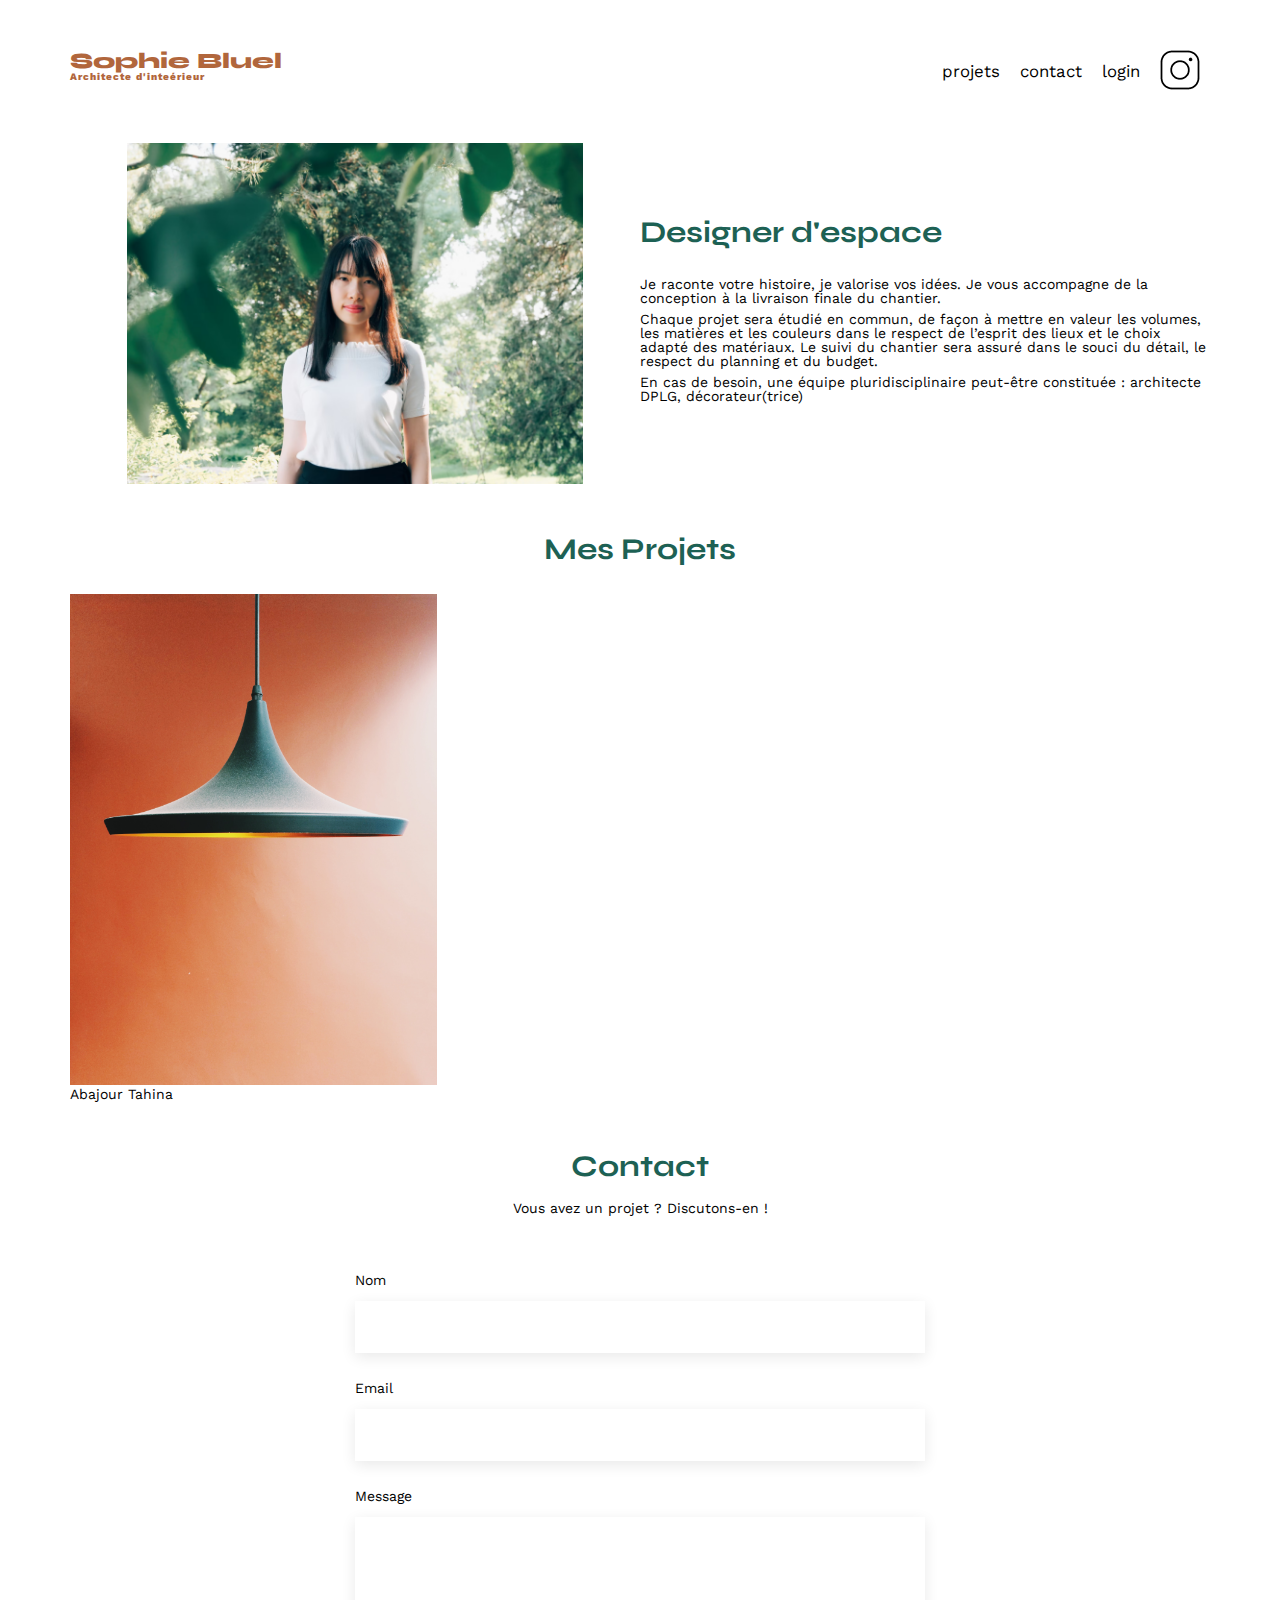
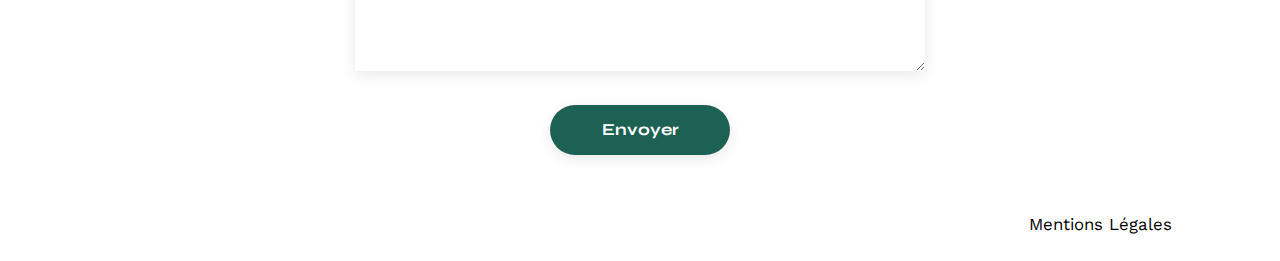
==== FrontEnd/index.html @ 077090fd "Mise en place travaux HTML" ====
<!DOCTYPE html>
<html lang="fr">
<head>
	<meta charset="UTF-8">
	<title>Sophie Bluel - Architecte d'intérieur</title>
	<meta name="viewport" content="width=device-width, initial-scale=1.0">
	<link rel="preconnect" href="https://fonts.googleapis.com">
	<link rel="preconnect" href="https://fonts.gstatic.com" crossorigin>
	<link href="https://fonts.googleapis.com/css2?family=Syne:wght@700;800&family=Work+Sans&display=swap" rel="stylesheet">
	<meta name="description" content="">
	<link rel="stylesheet" href="./assets/style.css">
</head>
<body>
<header>
	<h1>Sophie Bluel <span>Architecte d'inteérieur</span></h1>
	<nav>
		<ul>
			<li>projets</li>
			<li>contact</li>
			<li>login</li>
			<li><img src="./assets/icons/instagram.png" alt="Instagram"></li>
		</ul>
	</nav>
</header>
<main>
	<section id="introduction">
		<figure>
			<img src="./assets/images/sophie-bluel.png" alt="">
		</figure>
		<article>
			<h2>Designer d'espace</h2>
			<p>Je raconte votre histoire, je valorise vos idées. Je vous accompagne de la conception à la livraison finale du chantier.</p>
			<p>Chaque projet sera étudié en commun, de façon à mettre en valeur les volumes, les matières et les couleurs dans le respect de l’esprit des lieux et le choix adapté des matériaux. Le suivi du chantier sera assuré dans le souci du détail, le respect du planning et du budget.</p>
			<p>En cas de besoin, une équipe pluridisciplinaire peut-être constituée : architecte DPLG, décorateur(trice)</p>
		</article>
	</section>
	<section id="portfolio">
		<h2>Mes Projets</h2>
		<div class="gallery">
			<figure>
				<img src="assets/images/abajour-tahina.png" alt="Abajour Tahina">
				<figcaption>Abajour Tahina</figcaption>
			</figure>
			
		</div>
	</section>
	<section id="contact">
		<h2>Contact</h2>
		<p>Vous avez un projet ? Discutons-en !</p>
		<form action="#" method="post">
			<label for="name">Nom</label>
			<input type="text" name="name" id="name">
			<label for="email">Email</label>
			<input type="email" name="email" id="email">
			<label for="message">Message</label>
			<textarea name="message" id="message" cols="30" rows="10"></textarea>
			<input type="submit" value="Envoyer">
		</form>
	</section>
</main>

<footer>
	<nav>
		<ul>
			<li>Mentions Légales</li>
		</ul>
	</nav>
</footer>
<script src="script.js"></script>
</body>
</html>
---- FrontEnd/assets/style.css ----
/* http://meyerweb.com/eric/tools/css/reset/
   v2.0 | 20110126
   License: none (public domain)
*/

html, body, div, span, applet, object, iframe,
h1, h2, h3, h4, h5, h6, p, blockquote, pre,
a, abbr, acronym, address, big, cite, code,
del, dfn, em, img, ins, kbd, q, s, samp,
small, strike, strong, sub, sup, tt, var,
b, u, i, center,
dl, dt, dd, ol, ul, li,
fieldset, form, label, legend,
table, caption, tbody, tfoot, thead, tr, th, td,
article, aside, canvas, details, embed,
figure, figcaption, footer, header, hgroup,
menu, nav, output, ruby, section, summary,
time, mark, audio, video {
	margin: 0;
	padding: 0;
	border: 0;
	font-size: 100%;
	font: inherit;
	vertical-align: baseline;
}
/* HTML5 display-role reset for older browsers */
article, aside, details, figcaption, figure,
footer, header, hgroup, menu, nav, section {
	display: block;
}
body {
	line-height: 1;
}
ol, ul {
	list-style: none;
}
blockquote, q {
	quotes: none;
}
blockquote:before, blockquote:after,
q:before, q:after {
	content: '';
	content: none;
}
table {
	border-collapse: collapse;
	border-spacing: 0;
}
/** end reset css**/
body {
	max-width: 1140px;
	margin:auto;
	font-family: 'Work Sans' ;
	font-size: 14px;
}
header {
	display: flex;
	justify-content: space-between;
	margin: 50px 0
}
section {
	margin: 50px 0
}

h1{
	display: flex;
	flex-direction: column;
	font-family: 'Syne';
	font-size: 22px;
	font-weight: 800;
	color: #B1663C
}

h1 > span {
	font-family: 'Work Sans';
	font-size:10px;
	letter-spacing: 0.1em;
;
}

h2{
	font-family: 'Syne';
	font-weight: 700;
	font-size: 30px;
	color: #1D6154
}
nav ul {
	display: flex;
	align-items: center;
	list-style-type: none;

}
nav li {
	padding: 0 10px;
	font-size: 1.2em;
}

li:hover {
	color: #B1663C;
}
#introduction {
	display: flex;
	align-items: center;
}
#introduction figure {
	flex: 1
}
#introduction img {
	display: block;
	margin: auto;
	width: 80%;
}

#introduction article {
	flex: 1
}
#introduction h2 {
	margin-bottom: 1em;
}

#introduction p {
	margin-bottom: 0.5em;
}
#portfolio h2 {
	text-align: center;
	margin-bottom: 1em;
}
.gallery {
	width: 100%;
	display: grid;
	grid-template-columns: 1fr 1fr 1fr;
	grid-column-gap: 20px;
	grid-row-gap: 20px;
}

.gallery img {
	width: 100%;

}
#contact {
	width: 50%;
margin: auto;
}
#contact > * {
	text-align: center;

}
#contact h2{
	margin-bottom: 20px;
}
#contact form {
	text-align: left;
	margin-top:30px;
	display: flex;
	flex-direction: column;
}

#contact input {
	height: 50px;
	font-size: 1.2em;
	border: none;
	box-shadow: 0px 4px 14px rgba(0, 0, 0, 0.09);
}
#contact label {
	margin: 2em 0 1em 0;
}
#contact textarea {
	border: none;
	box-shadow: 0px 4px 14px rgba(0, 0, 0, 0.09);
}

input[type="submit"]{
	font-family: 'Syne';
	font-weight: 700;
	color: white;
	background-color: #1D6154;
	margin : 2em auto ;
	width: 180px;
	text-align: center;
	border-radius: 60px ;
}

footer nav ul {
	display: flex;
	justify-content: flex-end;
	margin: 2em
}
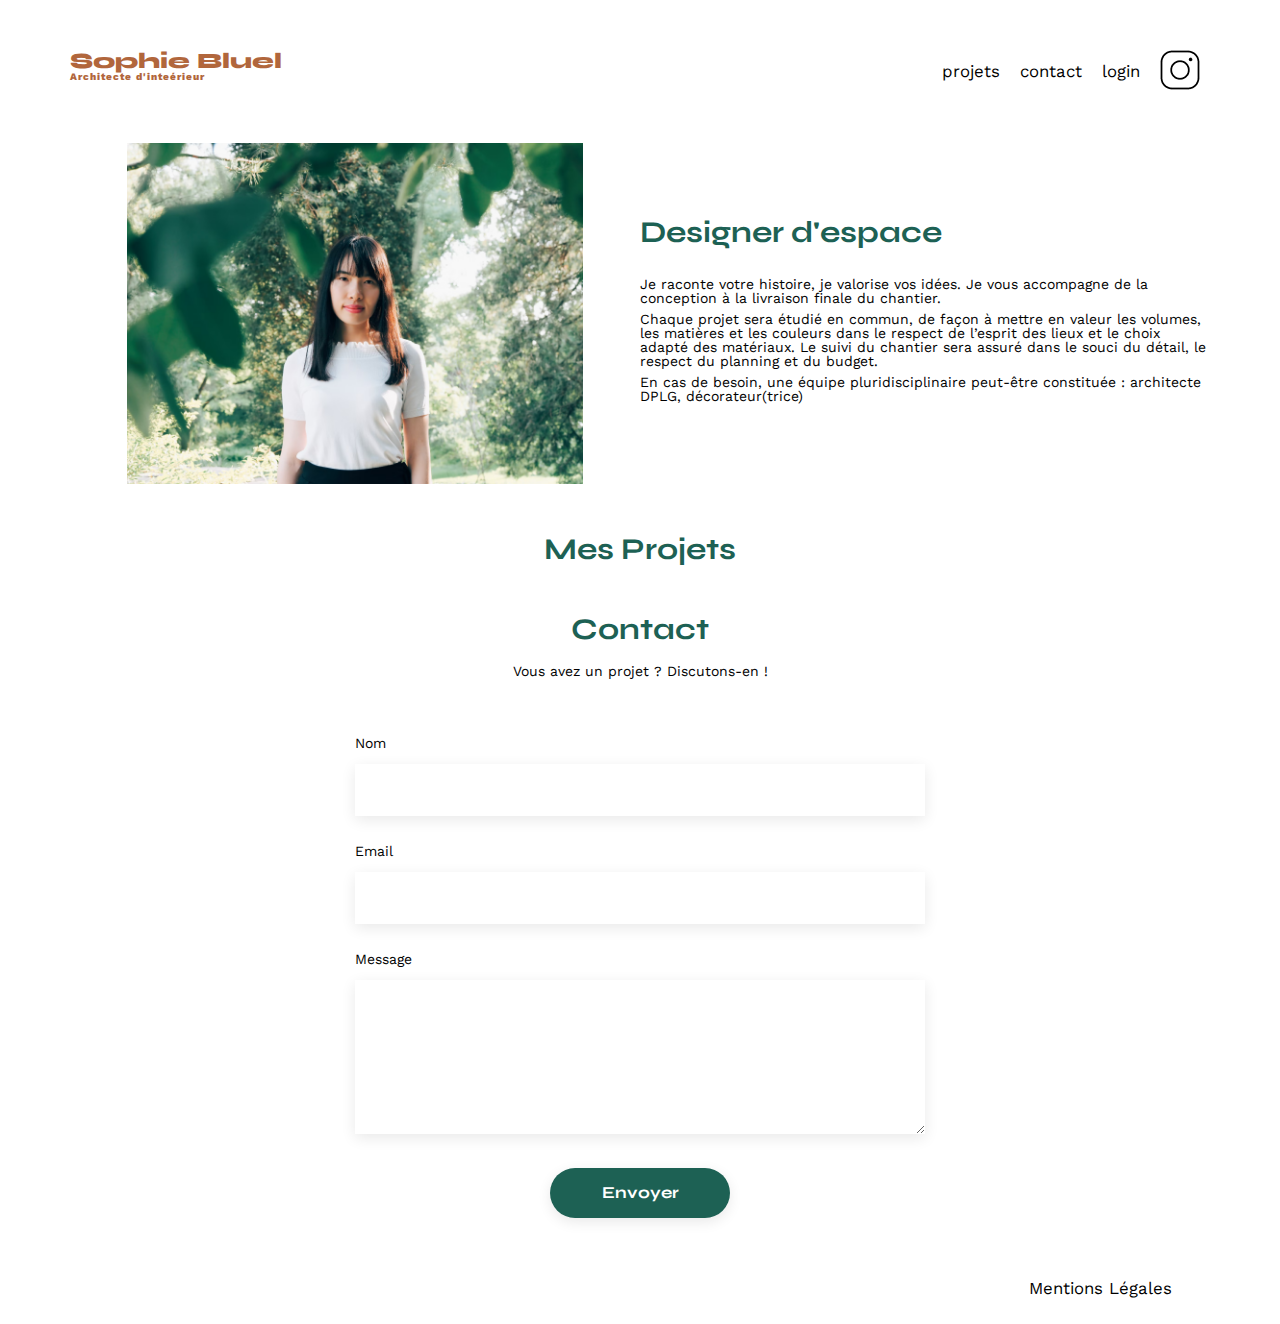
==== commit d25639f9: "Implantation des boutons Filtres + Fonctionement" ====
--- a/FrontEnd/index.html
+++ b/FrontEnd/index.html
@@ -36,13 +36,14 @@
 	</section>
 	<section id="portfolio">
 		<h2>Mes Projets</h2>
-		<div class="gallery">
+		<!--<div class="gallery">
+
 			<figure>
 				<img src="assets/images/abajour-tahina.png" alt="Abajour Tahina">
 				<figcaption>Abajour Tahina</figcaption>
 			</figure>
 			
-		</div>
+		</div> -->
 	</section>
 	<section id="contact">
 		<h2>Contact</h2>
--- a/FrontEnd/assets/style.css
+++ b/FrontEnd/assets/style.css
@@ -185,4 +185,31 @@
 	justify-content: flex-end;
 	margin: 2em
 }
-
+/*AJOUT DE CSS******/
+.filtres {
+	display: flex;
+    justify-content: center;
+    gap: 10px;
+    align-items: center;
+    margin: 50px 0;
+}
+.bouton {
+	
+	display: flex;
+    align-items: center;
+    border: 1px #1d6154 solid;
+    border-radius: 60px;
+    color: #1d6154;
+    background: #fff;
+    height: 28px;
+    font-family: "Syne", sans-serif;
+    font-weight: 700;
+    font-size: 16px;
+    text-align: center;
+    padding: 3px 20px;
+    cursor: pointer;
+}
+.selected{
+	color: white;
+	background-color: #1D6154;
+}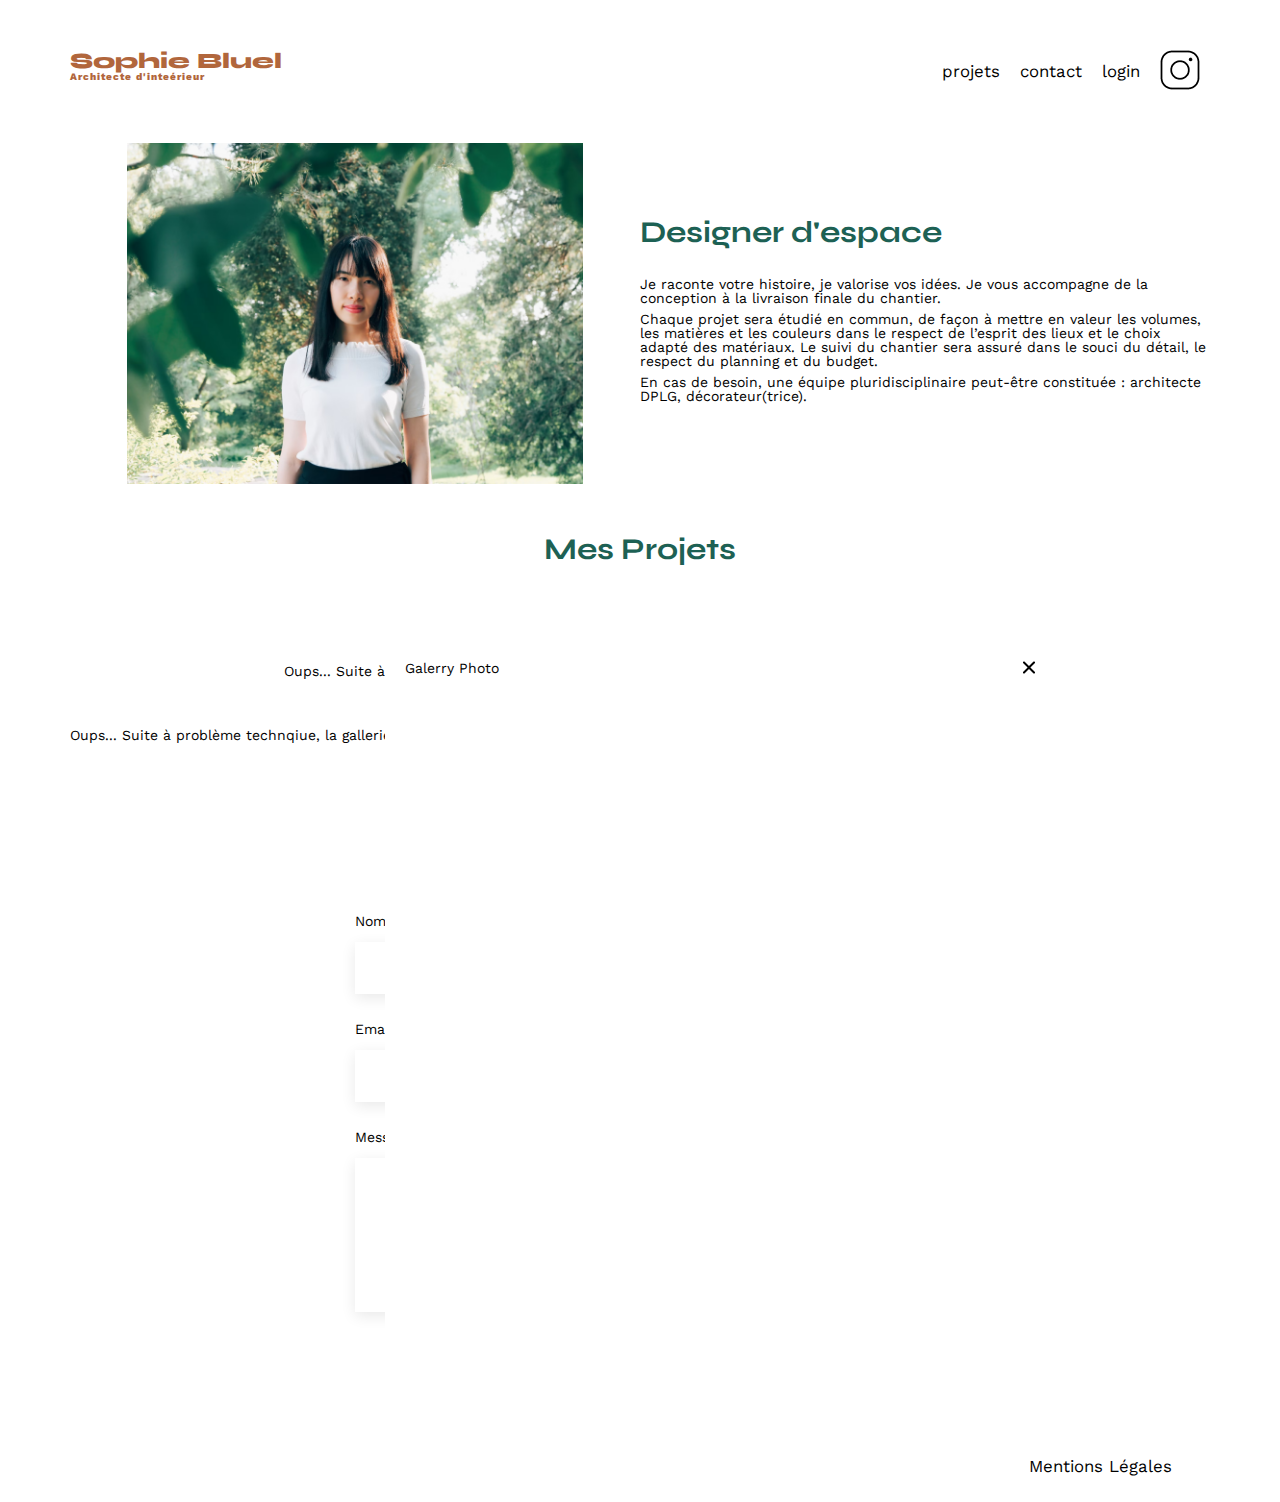
==== commit 9163d45b: "Finition partie Admin + Integration Modal" ====
--- a/FrontEnd/index.html
+++ b/FrontEnd/index.html
@@ -1,72 +1,180 @@
 <!DOCTYPE html>
 <html lang="fr">
+
 <head>
 	<meta charset="UTF-8">
 	<title>Sophie Bluel - Architecte d'intérieur</title>
 	<meta name="viewport" content="width=device-width, initial-scale=1.0">
+	<link rel="stylesheet" href="https://cdnjs.cloudflare.com/ajax/libs/font-awesome/6.2.1/css/all.min.css">
 	<link rel="preconnect" href="https://fonts.googleapis.com">
 	<link rel="preconnect" href="https://fonts.gstatic.com" crossorigin>
-	<link href="https://fonts.googleapis.com/css2?family=Syne:wght@700;800&family=Work+Sans&display=swap" rel="stylesheet">
+	<link href="https://fonts.googleapis.com/css2?family=Syne:wght@700;800&family=Work+Sans&display=swap"
+		rel="stylesheet">
 	<meta name="description" content="">
 	<link rel="stylesheet" href="./assets/style.css">
 </head>
+
 <body>
-<header>
-	<h1>Sophie Bluel <span>Architecte d'inteérieur</span></h1>
-	<nav>
-		<ul>
-			<li>projets</li>
-			<li>contact</li>
-			<li>login</li>
-			<li><img src="./assets/icons/instagram.png" alt="Instagram"></li>
-		</ul>
-	</nav>
-</header>
-<main>
-	<section id="introduction">
-		<figure>
-			<img src="./assets/images/sophie-bluel.png" alt="">
-		</figure>
-		<article>
-			<h2>Designer d'espace</h2>
-			<p>Je raconte votre histoire, je valorise vos idées. Je vous accompagne de la conception à la livraison finale du chantier.</p>
-			<p>Chaque projet sera étudié en commun, de façon à mettre en valeur les volumes, les matières et les couleurs dans le respect de l’esprit des lieux et le choix adapté des matériaux. Le suivi du chantier sera assuré dans le souci du détail, le respect du planning et du budget.</p>
-			<p>En cas de besoin, une équipe pluridisciplinaire peut-être constituée : architecte DPLG, décorateur(trice)</p>
-		</article>
-	</section>
-	<section id="portfolio">
-		<h2>Mes Projets</h2>
-		<!--<div class="gallery">
+	
+	<div class="Baniere">
+		<div class="edition">
+			<div class="iconemodifier">
+				<div class="icone">
 
+					<svg width="16" height="16" viewBox="0 0 16 16" fill="none" xmlns="http://www.w3.org/2000/svg">
+						<path
+							d="M1.50733 1.22446H8.27287C8.53637 1.22446 8.74949 1.01134 8.74949 0.747851C8.74949 0.484359 8.53637 0.27124 8.27287 0.27124H1.50733C0.67423 0.27124 0 0.949345 0 1.77857V14.4649C0 15.298 0.678105 15.9723 1.50733 15.9723H14.1898C15.0229 15.9723 15.6972 15.2942 15.6972 14.4649V7.97451C15.6972 7.71101 15.484 7.4979 15.2205 7.4979C14.957 7.4979 14.7439 7.71101 14.7439 7.97451V14.4649C14.7439 14.7711 14.4921 15.0229 14.1859 15.0229H1.50733C1.20121 15.0229 0.949346 14.7711 0.949346 14.4649V1.78244C0.949346 1.47633 1.20121 1.22446 1.50733 1.22446Z"
+							fill="white" />
+					</svg>
+
+				</div>
+				<div class="pen">
+					<svg width="16" height="16" viewBox="0 0 16 16" fill="none" xmlns="http://www.w3.org/2000/svg">
+						<path
+							d="M5.90824 5.6194L4.06767 7.45996C3.38957 8.13807 2.70759 8.81617 2.03336 9.50203C1.87449 9.66477 1.75436 9.88177 1.70787 10.0949C1.46375 11.2147 1.22738 12.3346 0.991013 13.4544L0.859266 14.0744C0.797268 14.3766 0.878641 14.6789 1.08401 14.8842C1.24288 15.0431 1.46375 15.1322 1.69624 15.1322C1.76211 15.1322 1.82799 15.1245 1.89386 15.1129L2.57584 14.9695C3.66081 14.7409 4.74965 14.5084 5.83462 14.2836C6.08648 14.2294 6.2996 14.117 6.48172 13.9349C9.52738 10.8854 12.573 7.8397 15.6187 4.79792C15.8434 4.57318 15.9674 4.30581 15.9984 3.97645C16.0023 3.9222 15.9984 3.86795 15.9868 3.81758C15.9674 3.74008 15.9519 3.65871 15.9326 3.58121C15.8899 3.38359 15.8434 3.15885 15.7504 2.94185C15.1808 1.63989 14.2354 0.709921 12.9412 0.186812C12.6815 0.0821901 12.4064 0.0473162 12.1662 0.0163172L12.1003 0.00856739C11.7516 -0.0340563 11.4338 0.0821901 11.1587 0.361182C9.41501 2.11263 7.65969 3.86795 5.90824 5.6194ZM11.9724 0.942414C11.9802 0.942414 11.9841 0.942414 11.9918 0.942414L12.0577 0.950164C12.2592 0.973413 12.4452 0.996662 12.5924 1.05866C13.6464 1.4849 14.4214 2.24437 14.8902 3.31384C14.9445 3.43784 14.9793 3.59671 15.0142 3.76333C15.0258 3.82533 15.0413 3.88732 15.053 3.94932C15.0375 4.01907 15.0103 4.06557 14.9561 4.11594C11.9066 7.15772 8.8609 10.2073 5.81524 13.2529C5.76487 13.3033 5.71837 13.3265 5.64862 13.342C4.55978 13.5707 3.47481 13.7993 2.38597 14.0279L1.81249 14.148L1.92098 13.6404C2.15735 12.5244 2.39372 11.4046 2.63396 10.2886C2.64171 10.2538 2.67271 10.1995 2.70759 10.1608C3.38182 9.47878 4.05605 8.80067 4.73415 8.12644L6.57472 6.28588C8.33004 4.53055 10.0854 2.77523 11.8368 1.01604C11.9104 0.954039 11.9453 0.942414 11.9724 0.942414Z"
+							fill="white" />
+					</svg>
+
+
+				</div>
+			</div>
+			<p>Mode édition</p>
+		</div>
+		<button class="button">publier les changements</button>
+	</div>
+
+
+	<header>
+		<h1>Sophie Bluel <span>Architecte d'inteérieur</span></h1>
+		<nav>
+			<ul>
+				<li> <a href="#">projets </a></li>
+				<li> <a href="#contact">contact </a></li>
+				<li> <a href="login.html" id="login">login</a> </li>
+				<li><img src="./assets/icons/instagram.png" alt="Instagram"></li>
+			</ul>
+		</nav>
+	</header>
+	<main>
+		<section id="introduction">
 			<figure>
-				<img src="assets/images/abajour-tahina.png" alt="Abajour Tahina">
-				<figcaption>Abajour Tahina</figcaption>
+				<img src="./assets/images/sophie-bluel.png" alt="">
+				<div class="display">
+					<div class=" iconemodifier margin ">
+						<div class="icone">
+							<svg width="15" height="15" viewBox="0 0 15 15" fill="none"
+								xmlns="http://www.w3.org/2000/svg">
+								<path
+									d="M1.42788 1.00179H7.83682C8.08643 1.00179 8.28831 0.799909 8.28831 0.550305C8.28831 0.300701 8.08643 0.0988159 7.83682 0.0988159H1.42788C0.638692 0.0988159 0 0.741178 0 1.5267V13.5444C0 14.3336 0.642363 14.9723 1.42788 14.9723H13.4419C14.2311 14.9723 14.8698 14.3299 14.8698 13.5444V7.39605C14.8698 7.14645 14.6679 6.94456 14.4183 6.94456C14.1687 6.94456 13.9668 7.14645 13.9668 7.39605V13.5444C13.9668 13.8344 13.7282 14.073 13.4382 14.073H1.42788C1.1379 14.073 0.899308 13.8344 0.899308 13.5444V1.53037C0.899308 1.24039 1.1379 1.00179 1.42788 1.00179Z"
+									fill="black" />
+							</svg>
+						</div>
+
+						<div class="pen"><svg width="15" height="15" viewBox="0 0 15 15" fill="none"
+								xmlns="http://www.w3.org/2000/svg">
+								<path
+									d="M5.43856 5.32321L3.69501 7.06676C3.05264 7.70912 2.40661 8.35149 1.76792 9.00119C1.61742 9.15536 1.50363 9.36091 1.45958 9.5628C1.22833 10.6236 1.00442 11.6844 0.780514 12.7452L0.655712 13.3325C0.596982 13.6189 0.674065 13.9052 0.868609 14.0997C1.01911 14.2502 1.22833 14.3346 1.44857 14.3346C1.51097 14.3346 1.57337 14.3273 1.63577 14.3163L2.28181 14.1805C3.30959 13.9639 4.34104 13.7437 5.36882 13.5308C5.60741 13.4794 5.8093 13.3729 5.98182 13.2004C8.86694 10.3116 11.7521 7.42648 14.6372 4.54503C14.8501 4.33213 14.9676 4.07886 14.9969 3.76685C15.0006 3.71546 14.9969 3.66408 14.9859 3.61636C14.9676 3.54294 14.9529 3.46586 14.9345 3.39245C14.8941 3.20524 14.8501 2.99235 14.762 2.78679C14.2224 1.55346 13.3268 0.672502 12.1008 0.176965C11.8548 0.077858 11.5942 0.0448222 11.3667 0.0154571L11.3043 0.00811581C10.9739 -0.0322613 10.6729 0.077858 10.4123 0.342144C8.7605 2.00127 7.09769 3.66408 5.43856 5.32321ZM11.1831 0.892741C11.1905 0.892741 11.1941 0.892741 11.2015 0.892741L11.2639 0.900082C11.4547 0.922106 11.6309 0.94413 11.7704 1.00286C12.7688 1.40663 13.503 2.12608 13.9471 3.13917C13.9985 3.25663 14.0315 3.40713 14.0646 3.56497C14.0756 3.6237 14.0903 3.68243 14.1013 3.74116C14.0866 3.80723 14.0609 3.85128 14.0095 3.899C11.1207 6.78045 8.23559 9.66925 5.35047 12.5544C5.30275 12.6021 5.2587 12.6241 5.19263 12.6388C4.16118 12.8554 3.1334 13.0719 2.10195 13.2885L1.55869 13.4023L1.66147 12.9214C1.88538 11.8643 2.10929 10.8035 2.33687 9.74633C2.34421 9.71329 2.37357 9.6619 2.40661 9.6252C3.0453 8.97917 3.68399 8.3368 4.32636 7.69811L6.06991 5.95456C7.73271 4.29176 9.39552 2.62895 11.0546 0.962483C11.1244 0.903753 11.1574 0.892741 11.1831 0.892741Z"
+									fill="black" />
+							</svg></div>
+
+
+						<p>modifier</p>
+					</div>
 			</figure>
-			
-		</div> -->
-	</section>
-	<section id="contact">
-		<h2>Contact</h2>
-		<p>Vous avez un projet ? Discutons-en !</p>
-		<form action="#" method="post">
-			<label for="name">Nom</label>
-			<input type="text" name="name" id="name">
-			<label for="email">Email</label>
-			<input type="email" name="email" id="email">
-			<label for="message">Message</label>
-			<textarea name="message" id="message" cols="30" rows="10"></textarea>
-			<input type="submit" value="Envoyer">
-		</form>
-	</section>
-</main>
+			<article>
+				<div class="display">
+					<div class="iconemodifier">
+						<div class="icone">
+							<svg width="15" height="15" viewBox="0 0 15 15" fill="none"
+								xmlns="http://www.w3.org/2000/svg">
+								<path
+									d="M1.42788 1.00179H7.83682C8.08643 1.00179 8.28831 0.799909 8.28831 0.550305C8.28831 0.300701 8.08643 0.0988159 7.83682 0.0988159H1.42788C0.638692 0.0988159 0 0.741178 0 1.5267V13.5444C0 14.3336 0.642363 14.9723 1.42788 14.9723H13.4419C14.2311 14.9723 14.8698 14.3299 14.8698 13.5444V7.39605C14.8698 7.14645 14.6679 6.94456 14.4183 6.94456C14.1687 6.94456 13.9668 7.14645 13.9668 7.39605V13.5444C13.9668 13.8344 13.7282 14.073 13.4382 14.073H1.42788C1.1379 14.073 0.899308 13.8344 0.899308 13.5444V1.53037C0.899308 1.24039 1.1379 1.00179 1.42788 1.00179Z"
+									fill="black" />
+							</svg>
+						</div>
+						<div class="pen"><svg width="15" height="15" viewBox="0 0 15 15" fill="none"
+								xmlns="http://www.w3.org/2000/svg">
+								<path
+									d="M5.43856 5.32321L3.69501 7.06676C3.05264 7.70912 2.40661 8.35149 1.76792 9.00119C1.61742 9.15536 1.50363 9.36091 1.45958 9.5628C1.22833 10.6236 1.00442 11.6844 0.780514 12.7452L0.655712 13.3325C0.596982 13.6189 0.674065 13.9052 0.868609 14.0997C1.01911 14.2502 1.22833 14.3346 1.44857 14.3346C1.51097 14.3346 1.57337 14.3273 1.63577 14.3163L2.28181 14.1805C3.30959 13.9639 4.34104 13.7437 5.36882 13.5308C5.60741 13.4794 5.8093 13.3729 5.98182 13.2004C8.86694 10.3116 11.7521 7.42648 14.6372 4.54503C14.8501 4.33213 14.9676 4.07886 14.9969 3.76685C15.0006 3.71546 14.9969 3.66408 14.9859 3.61636C14.9676 3.54294 14.9529 3.46586 14.9345 3.39245C14.8941 3.20524 14.8501 2.99235 14.762 2.78679C14.2224 1.55346 13.3268 0.672502 12.1008 0.176965C11.8548 0.077858 11.5942 0.0448222 11.3667 0.0154571L11.3043 0.00811581C10.9739 -0.0322613 10.6729 0.077858 10.4123 0.342144C8.7605 2.00127 7.09769 3.66408 5.43856 5.32321ZM11.1831 0.892741C11.1905 0.892741 11.1941 0.892741 11.2015 0.892741L11.2639 0.900082C11.4547 0.922106 11.6309 0.94413 11.7704 1.00286C12.7688 1.40663 13.503 2.12608 13.9471 3.13917C13.9985 3.25663 14.0315 3.40713 14.0646 3.56497C14.0756 3.6237 14.0903 3.68243 14.1013 3.74116C14.0866 3.80723 14.0609 3.85128 14.0095 3.899C11.1207 6.78045 8.23559 9.66925 5.35047 12.5544C5.30275 12.6021 5.2587 12.6241 5.19263 12.6388C4.16118 12.8554 3.1334 13.0719 2.10195 13.2885L1.55869 13.4023L1.66147 12.9214C1.88538 11.8643 2.10929 10.8035 2.33687 9.74633C2.34421 9.71329 2.37357 9.6619 2.40661 9.6252C3.0453 8.97917 3.68399 8.3368 4.32636 7.69811L6.06991 5.95456C7.73271 4.29176 9.39552 2.62895 11.0546 0.962483C11.1244 0.903753 11.1574 0.892741 11.1831 0.892741Z"
+									fill="black" />
+							</svg>
 
-<footer>
-	<nav>
-		<ul>
-			<li>Mentions Légales</li>
-		</ul>
-	</nav>
-</footer>
-<script src="script.js"></script>
+						</div>
+						
+
+						<p>modifier</p>
+					</div>
+				</div>
+				<h2>Designer d'espace</h2>
+				<p>Je raconte votre histoire, je valorise vos idées. Je vous accompagne de la conception à la livraison
+					finale du chantier.</p>
+				<p>Chaque projet sera étudié en commun, de façon à mettre en valeur les volumes, les matières et les
+					couleurs dans le respect de l’esprit des lieux et le choix adapté des matériaux. Le suivi du
+					chantier sera assuré dans le souci du détail, le respect du planning et du budget.</p>
+				<p>En cas de besoin, une équipe pluridisciplinaire peut-être constituée : architecte DPLG,
+					décorateur(trice).</p>
+			</article>
+		</section>
+		<section id="portfolio">
+			<div class="projets">
+				<h2>Mes Projets</h2>
+				<div class="display" id="modifier">
+					<div class="icone">
+						<svg width="15" height="15" viewBox="0 0 15 15" fill="none" xmlns="http://www.w3.org/2000/svg">
+							<path
+								d="M1.42788 1.00179H7.83682C8.08643 1.00179 8.28831 0.799909 8.28831 0.550305C8.28831 0.300701 8.08643 0.0988159 7.83682 0.0988159H1.42788C0.638692 0.0988159 0 0.741178 0 1.5267V13.5444C0 14.3336 0.642363 14.9723 1.42788 14.9723H13.4419C14.2311 14.9723 14.8698 14.3299 14.8698 13.5444V7.39605C14.8698 7.14645 14.6679 6.94456 14.4183 6.94456C14.1687 6.94456 13.9668 7.14645 13.9668 7.39605V13.5444C13.9668 13.8344 13.7282 14.073 13.4382 14.073H1.42788C1.1379 14.073 0.899308 13.8344 0.899308 13.5444V1.53037C0.899308 1.24039 1.1379 1.00179 1.42788 1.00179Z"
+								fill="black" />
+						</svg>
+					</div>
+					<div class="pen"><svg width="15" height="15" viewBox="0 0 15 15" fill="none"
+							xmlns="http://www.w3.org/2000/svg">
+							<path
+								d="M5.43856 5.32321L3.69501 7.06676C3.05264 7.70912 2.40661 8.35149 1.76792 9.00119C1.61742 9.15536 1.50363 9.36091 1.45958 9.5628C1.22833 10.6236 1.00442 11.6844 0.780514 12.7452L0.655712 13.3325C0.596982 13.6189 0.674065 13.9052 0.868609 14.0997C1.01911 14.2502 1.22833 14.3346 1.44857 14.3346C1.51097 14.3346 1.57337 14.3273 1.63577 14.3163L2.28181 14.1805C3.30959 13.9639 4.34104 13.7437 5.36882 13.5308C5.60741 13.4794 5.8093 13.3729 5.98182 13.2004C8.86694 10.3116 11.7521 7.42648 14.6372 4.54503C14.8501 4.33213 14.9676 4.07886 14.9969 3.76685C15.0006 3.71546 14.9969 3.66408 14.9859 3.61636C14.9676 3.54294 14.9529 3.46586 14.9345 3.39245C14.8941 3.20524 14.8501 2.99235 14.762 2.78679C14.2224 1.55346 13.3268 0.672502 12.1008 0.176965C11.8548 0.077858 11.5942 0.0448222 11.3667 0.0154571L11.3043 0.00811581C10.9739 -0.0322613 10.6729 0.077858 10.4123 0.342144C8.7605 2.00127 7.09769 3.66408 5.43856 5.32321ZM11.1831 0.892741C11.1905 0.892741 11.1941 0.892741 11.2015 0.892741L11.2639 0.900082C11.4547 0.922106 11.6309 0.94413 11.7704 1.00286C12.7688 1.40663 13.503 2.12608 13.9471 3.13917C13.9985 3.25663 14.0315 3.40713 14.0646 3.56497C14.0756 3.6237 14.0903 3.68243 14.1013 3.74116C14.0866 3.80723 14.0609 3.85128 14.0095 3.899C11.1207 6.78045 8.23559 9.66925 5.35047 12.5544C5.30275 12.6021 5.2587 12.6241 5.19263 12.6388C4.16118 12.8554 3.1334 13.0719 2.10195 13.2885L1.55869 13.4023L1.66147 12.9214C1.88538 11.8643 2.10929 10.8035 2.33687 9.74633C2.34421 9.71329 2.37357 9.6619 2.40661 9.6252C3.0453 8.97917 3.68399 8.3368 4.32636 7.69811L6.06991 5.95456C7.73271 4.29176 9.39552 2.62895 11.0546 0.962483C11.1244 0.903753 11.1574 0.892741 11.1831 0.892741Z"
+								fill="black" />
+						</svg>
+
+					</div>
+					<p>modifier</p>
+
+				</div>
+				<div class="modal " id="modal">
+					<div class="modal-content">
+						<div class="croix" >
+						<svg width="14" height="14" viewBox="0 0 14 14" fill="none" xmlns="http://www.w3.org/2000/svg">
+							<path d="M8.41 7L12.71 2.71C12.8983 2.5217 13.0041 2.2663 13.0041 2C13.0041 1.7337 12.8983 1.47831 12.71 1.29C12.5217 1.1017 12.2663 0.995911 12 0.995911C11.7337 0.995911 11.4783 1.1017 11.29 1.29L7 5.59L2.71 1.29C2.5217 1.1017 2.2663 0.995911 2 0.995911C1.7337 0.995911 1.4783 1.1017 1.29 1.29C1.1017 1.47831 0.995908 1.7337 0.995908 2C0.995908 2.2663 1.1017 2.5217 1.29 2.71L5.59 7L1.29 11.29C1.19627 11.383 1.12188 11.4936 1.07111 11.6154C1.02034 11.7373 0.994202 11.868 0.994202 12C0.994202 12.132 1.02034 12.2627 1.07111 12.3846C1.12188 12.5064 1.19627 12.617 1.29 12.71C1.38296 12.8037 1.49356 12.8781 1.61542 12.9289C1.73728 12.9797 1.86799 13.0058 2 13.0058C2.13201 13.0058 2.26272 12.9797 2.38458 12.9289C2.50644 12.8781 2.61704 12.8037 2.71 12.71L7 8.41L11.29 12.71C11.383 12.8037 11.4936 12.8781 11.6154 12.9289C11.7373 12.9797 11.868 13.0058 12 13.0058C12.132 13.0058 12.2627 12.9797 12.3846 12.9289C12.5064 12.8781 12.617 12.8037 12.71 12.71C12.8037 12.617 12.8781 12.5064 12.9289 12.3846C12.9797 12.2627 13.0058 12.132 13.0058 12C13.0058 11.868 12.9797 11.7373 12.9289 11.6154C12.8781 11.4936 12.8037 11.383 12.71 11.29L8.41 7Z" fill="black"/>
+							</svg> </div>
+							
+					  <!-- Contenu de la modal -->
+					  <p>Galerry Photo</p>
+					</div>
+				  </div>
+			</div>
+			<div class="filtres"></div>
+			<div class="gallery"></div>
+		</section>
+		<section id="contact">
+			<h2>Contact</h2>
+			<p>Vous avez un projet ? Discutons-en !</p>
+			<form action="#" method="post">
+				<label for="name">Nom</label>
+				<input type="text" name="name" id="name">
+				<label for="email">Email</label>
+				<input type="email" name="email" id="email">
+				<label for="message">Message</label>
+				<textarea name="message" id="message" cols="30" rows="10"></textarea>
+				<input type="submit" value="Envoyer">
+			</form>
+		</section>
+	</main>
+
+	<footer>
+		<nav>
+			<ul>
+				<li>Mentions Légales</li>
+			</ul>
+		</nav>
+	</footer>
+	<script src="script.js"></script>
 </body>
-</html>
+
+</html>--- a/FrontEnd/assets/style.css
+++ b/FrontEnd/assets/style.css
@@ -3,19 +3,87 @@
    License: none (public domain)
 */
 
-html, body, div, span, applet, object, iframe,
-h1, h2, h3, h4, h5, h6, p, blockquote, pre,
-a, abbr, acronym, address, big, cite, code,
-del, dfn, em, img, ins, kbd, q, s, samp,
-small, strike, strong, sub, sup, tt, var,
-b, u, i, center,
-dl, dt, dd, ol, ul, li,
-fieldset, form, label, legend,
-table, caption, tbody, tfoot, thead, tr, th, td,
-article, aside, canvas, details, embed,
-figure, figcaption, footer, header, hgroup,
-menu, nav, output, ruby, section, summary,
-time, mark, audio, video {
+html,
+body,
+div,
+span,
+applet,
+object,
+iframe,
+h1,
+h2,
+h3,
+h4,
+h5,
+h6,
+p,
+blockquote,
+pre,
+a,
+abbr,
+acronym,
+address,
+big,
+cite,
+code,
+del,
+dfn,
+em,
+img,
+ins,
+kbd,
+q,
+s,
+samp,
+small,
+strike,
+strong,
+sub,
+sup,
+tt,
+var,
+b,
+u,
+i,
+center,
+dl,
+dt,
+dd,
+ol,
+ul,
+li,
+fieldset,
+form,
+label,
+legend,
+table,
+caption,
+tbody,
+tfoot,
+thead,
+tr,
+th,
+td,
+article,
+aside,
+canvas,
+details,
+embed,
+figure,
+figcaption,
+footer,
+header,
+hgroup,
+menu,
+nav,
+output,
+ruby,
+section,
+summary,
+time,
+mark,
+audio,
+video {
 	margin: 0;
 	padding: 0;
 	border: 0;
@@ -23,46 +91,109 @@
 	font: inherit;
 	vertical-align: baseline;
 }
+
 /* HTML5 display-role reset for older browsers */
-article, aside, details, figcaption, figure,
-footer, header, hgroup, menu, nav, section {
+article,
+aside,
+details,
+figcaption,
+figure,
+footer,
+header,
+hgroup,
+menu,
+nav,
+section {
 	display: block;
 }
+
 body {
 	line-height: 1;
 }
-ol, ul {
+
+.baniere {
+	background-color: #000;
+	height: 60px;
+	display: flex;
+	align-items: center;
+	justify-content: center;
+	gap: 20px;
+}
+
+.edition {
+	display: flex;
+	color: #fff;
+	align-items: center;
+	gap: 10px;
+}
+
+.edition img {
+	width: 15px;
+	height: 15px;
+}
+
+.Baniere {
+	display: none;
+}
+
+.baniere button {
+	border: none;
+	background-color: #fff;
+	border-radius: 60px;
+	height: 38px;
+	font-weight: 500;
+	padding: 10px 20px;
+	font-family: "Work Sans";
+}
+
+.baniere .fa-solid {
+	background: rgba(255, 255, 255, 1);
+
+	color: white;
+}
+
+ol,
+ul {
 	list-style: none;
 }
-blockquote, q {
+
+blockquote,
+q {
 	quotes: none;
 }
-blockquote:before, blockquote:after,
-q:before, q:after {
+
+blockquote:before,
+blockquote:after,
+q:before,
+q:after {
 	content: '';
 	content: none;
 }
+
 table {
 	border-collapse: collapse;
 	border-spacing: 0;
 }
+
 /** end reset css**/
 body {
 	max-width: 1140px;
-	margin:auto;
-	font-family: 'Work Sans' ;
+	margin: auto;
+	font-family: 'Work Sans';
 	font-size: 14px;
 }
+
 header {
 	display: flex;
 	justify-content: space-between;
 	margin: 50px 0
 }
+
 section {
 	margin: 50px 0
 }
 
-h1{
+h1 {
 	display: flex;
 	flex-direction: column;
 	font-family: 'Syne';
@@ -71,25 +202,27 @@
 	color: #B1663C
 }
 
-h1 > span {
+h1>span {
 	font-family: 'Work Sans';
-	font-size:10px;
+	font-size: 10px;
 	letter-spacing: 0.1em;
-;
-}
-
-h2{
+	;
+}
+
+h2 {
 	font-family: 'Syne';
 	font-weight: 700;
 	font-size: 30px;
 	color: #1D6154
 }
+
 nav ul {
 	display: flex;
 	align-items: center;
 	list-style-type: none;
 
 }
+
 nav li {
 	padding: 0 10px;
 	font-size: 1.2em;
@@ -98,13 +231,20 @@
 li:hover {
 	color: #B1663C;
 }
+
 #introduction {
 	display: flex;
 	align-items: center;
 }
+
 #introduction figure {
-	flex: 1
-}
+	flex: 1;
+	display: flex;
+	flex-direction: column;
+	align-items: flex-start;
+	gap: 6px;
+}
+
 #introduction img {
 	display: block;
 	margin: auto;
@@ -114,6 +254,7 @@
 #introduction article {
 	flex: 1
 }
+
 #introduction h2 {
 	margin-bottom: 1em;
 }
@@ -121,10 +262,12 @@
 #introduction p {
 	margin-bottom: 0.5em;
 }
+
 #portfolio h2 {
 	text-align: center;
 	margin-bottom: 1em;
 }
+
 .gallery {
 	width: 100%;
 	display: grid;
@@ -137,20 +280,24 @@
 	width: 100%;
 
 }
+
 #contact {
 	width: 50%;
-margin: auto;
-}
-#contact > * {
+	margin: auto;
+}
+
+#contact>* {
 	text-align: center;
 
 }
-#contact h2{
+
+#contact h2 {
 	margin-bottom: 20px;
 }
+
 #contact form {
 	text-align: left;
-	margin-top:30px;
+	margin-top: 30px;
 	display: flex;
 	flex-direction: column;
 }
@@ -161,23 +308,25 @@
 	border: none;
 	box-shadow: 0px 4px 14px rgba(0, 0, 0, 0.09);
 }
+
 #contact label {
 	margin: 2em 0 1em 0;
 }
+
 #contact textarea {
 	border: none;
 	box-shadow: 0px 4px 14px rgba(0, 0, 0, 0.09);
 }
 
-input[type="submit"]{
+input[type="submit"] {
 	font-family: 'Syne';
 	font-weight: 700;
 	color: white;
 	background-color: #1D6154;
-	margin : 2em auto ;
+	margin: 2em auto;
 	width: 180px;
 	text-align: center;
-	border-radius: 60px ;
+	border-radius: 60px;
 }
 
 footer nav ul {
@@ -185,31 +334,171 @@
 	justify-content: flex-end;
 	margin: 2em
 }
+
 /*AJOUT DE CSS******/
 .filtres {
 	display: flex;
-    justify-content: center;
-    gap: 10px;
-    align-items: center;
-    margin: 50px 0;
-}
+	justify-content: center;
+	gap: 10px;
+	align-items: center;
+	margin: 50px 0;
+}
+
 .bouton {
-	
-	display: flex;
-    align-items: center;
-    border: 1px #1d6154 solid;
-    border-radius: 60px;
-    color: #1d6154;
-    background: #fff;
-    height: 28px;
-    font-family: "Syne", sans-serif;
-    font-weight: 700;
-    font-size: 16px;
-    text-align: center;
-    padding: 3px 20px;
-    cursor: pointer;
-}
-.selected{
+
+	display: flex;
+	align-items: center;
+	border: 1px #1d6154 solid;
+	border-radius: 60px;
+	color: #1d6154;
+	background: #fff;
+	height: 28px;
+	font-family: "Syne", sans-serif;
+	font-weight: 700;
+	font-size: 16px;
+	text-align: center;
+	padding: 3px 20px;
+	cursor: pointer;
+}
+
+.selected {
 	color: white;
 	background-color: #1D6154;
+}
+
+/* Login*/
+a {
+	text-decoration: none;
+	color: black;
+}
+
+.connexion {
+	display: flex;
+
+	justify-content: center;
+	flex-direction: column;
+	align-items: center;
+
+
+}
+
+.connexion label {
+	display: flex;
+	flex-direction: column;
+	line-height: 16px;
+
+
+}
+
+.connexion input {
+	height: 51px;
+	Width: 379px;
+	box-shadow: 0px 4px 14px 0px rgba(0, 0, 0, 0.09);
+	border: none;
+
+}
+
+.affichage {
+	display: flex;
+	flex-direction: column;
+	gap: 16px;
+}
+
+.connexion .submit {
+	width: 179px;
+	height: 36px;
+	cursor: pointer;
+	border-radius: 60px
+}
+
+.Oublier {
+	width: 100%;
+
+	display: flex;
+	justify-content: center;
+	align-items: center;
+	font-family: "Work Sans";
+	font-weight: 500;
+	color: #3d3d3d;
+	text-align: center;
+	text-decoration: underline;
+}
+
+.error {
+	color: red;
+}
+
+.displayflex {
+	display: flex;
+}
+
+.display {
+
+	display: none;
+}
+
+.iconemodifier {
+	position: relative;
+	display: flex;
+
+
+}
+
+.icone {
+	position: absolute;
+}
+
+.pen {
+	margin-left: 5px;
+	margin-top: -5px;
+}
+
+.modifier {
+	margin-bottom: 2em;
+	;
+	display: flex;
+	cursor: pointer;
+}
+
+.projets {
+	display: flex;
+	justify-content: center;
+	align-items: center;
+	gap: 25px;
+	margin-bottom: 70px;
+
+}
+
+.margin {
+	margin-left: 60px;
+	margin-top: 20px;
+}
+
+.modal {
+	position: absolute;
+	width: 630px;
+	height: 731px;
+	top: 660px;
+	left: 405px;
+	border-radius: 10px;
+	z-index: 9999;
+	/* Pour s'assurer que la modal est au-dessus des autres éléments */
+}
+
+.modal-content {
+	position: absolute;
+	top: 50%;
+	left: 50%;
+	transform: translate(-50%, -50%);
+	width: 100%;
+	height: 100%;
+	max-width: 630px;
+	max-height: 731px;
+	background-color: #fff;
+	border-radius: 10px;
+	padding: 20px;
+}
+.croix{
+	left: 95%;
+	position: absolute;
 }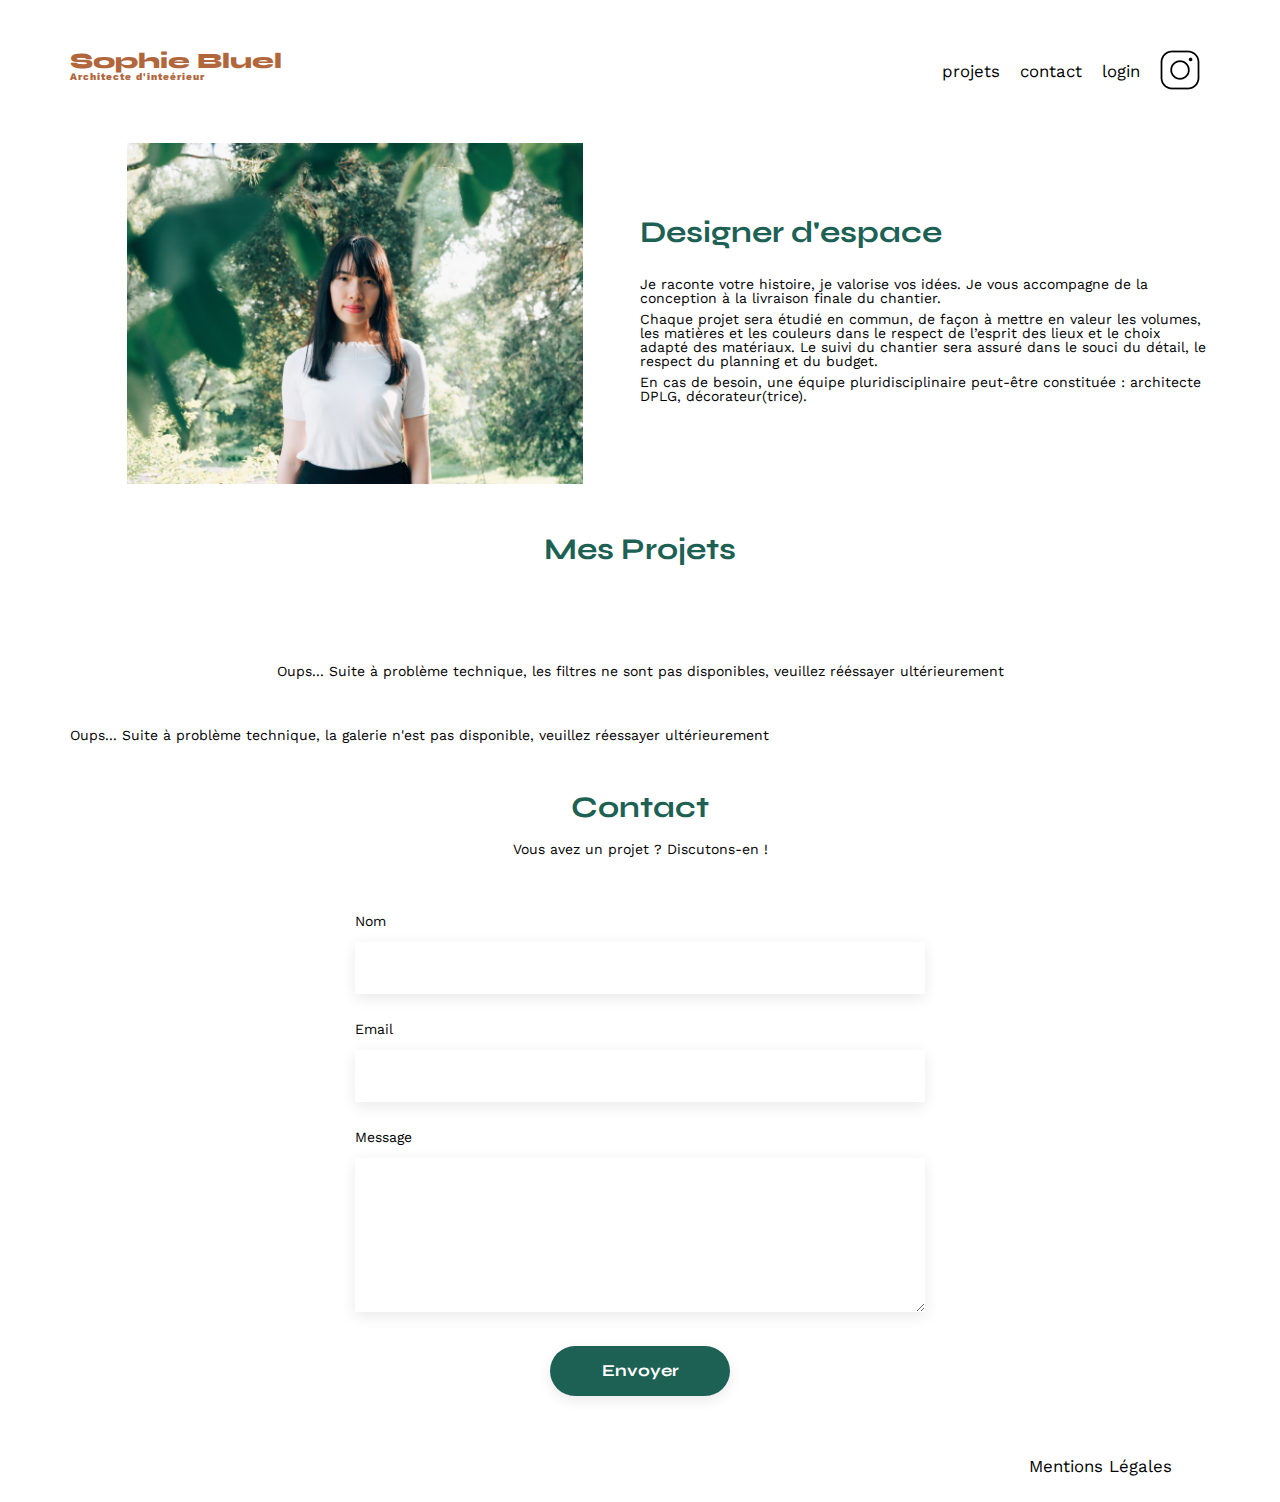
==== commit 243cb7ab: "Modal Supprime + Modal Envoie" ====
--- a/FrontEnd/index.html
+++ b/FrontEnd/index.html
@@ -16,28 +16,19 @@
 
 <body>
 	
+	<div class="main ">
+	
+
 	<div class="Baniere">
 		<div class="edition">
-			<div class="iconemodifier">
-				<div class="icone">
-
-					<svg width="16" height="16" viewBox="0 0 16 16" fill="none" xmlns="http://www.w3.org/2000/svg">
-						<path
-							d="M1.50733 1.22446H8.27287C8.53637 1.22446 8.74949 1.01134 8.74949 0.747851C8.74949 0.484359 8.53637 0.27124 8.27287 0.27124H1.50733C0.67423 0.27124 0 0.949345 0 1.77857V14.4649C0 15.298 0.678105 15.9723 1.50733 15.9723H14.1898C15.0229 15.9723 15.6972 15.2942 15.6972 14.4649V7.97451C15.6972 7.71101 15.484 7.4979 15.2205 7.4979C14.957 7.4979 14.7439 7.71101 14.7439 7.97451V14.4649C14.7439 14.7711 14.4921 15.0229 14.1859 15.0229H1.50733C1.20121 15.0229 0.949346 14.7711 0.949346 14.4649V1.78244C0.949346 1.47633 1.20121 1.22446 1.50733 1.22446Z"
-							fill="white" />
-					</svg>
-
-				</div>
-				<div class="pen">
-					<svg width="16" height="16" viewBox="0 0 16 16" fill="none" xmlns="http://www.w3.org/2000/svg">
-						<path
-							d="M5.90824 5.6194L4.06767 7.45996C3.38957 8.13807 2.70759 8.81617 2.03336 9.50203C1.87449 9.66477 1.75436 9.88177 1.70787 10.0949C1.46375 11.2147 1.22738 12.3346 0.991013 13.4544L0.859266 14.0744C0.797268 14.3766 0.878641 14.6789 1.08401 14.8842C1.24288 15.0431 1.46375 15.1322 1.69624 15.1322C1.76211 15.1322 1.82799 15.1245 1.89386 15.1129L2.57584 14.9695C3.66081 14.7409 4.74965 14.5084 5.83462 14.2836C6.08648 14.2294 6.2996 14.117 6.48172 13.9349C9.52738 10.8854 12.573 7.8397 15.6187 4.79792C15.8434 4.57318 15.9674 4.30581 15.9984 3.97645C16.0023 3.9222 15.9984 3.86795 15.9868 3.81758C15.9674 3.74008 15.9519 3.65871 15.9326 3.58121C15.8899 3.38359 15.8434 3.15885 15.7504 2.94185C15.1808 1.63989 14.2354 0.709921 12.9412 0.186812C12.6815 0.0821901 12.4064 0.0473162 12.1662 0.0163172L12.1003 0.00856739C11.7516 -0.0340563 11.4338 0.0821901 11.1587 0.361182C9.41501 2.11263 7.65969 3.86795 5.90824 5.6194ZM11.9724 0.942414C11.9802 0.942414 11.9841 0.942414 11.9918 0.942414L12.0577 0.950164C12.2592 0.973413 12.4452 0.996662 12.5924 1.05866C13.6464 1.4849 14.4214 2.24437 14.8902 3.31384C14.9445 3.43784 14.9793 3.59671 15.0142 3.76333C15.0258 3.82533 15.0413 3.88732 15.053 3.94932C15.0375 4.01907 15.0103 4.06557 14.9561 4.11594C11.9066 7.15772 8.8609 10.2073 5.81524 13.2529C5.76487 13.3033 5.71837 13.3265 5.64862 13.342C4.55978 13.5707 3.47481 13.7993 2.38597 14.0279L1.81249 14.148L1.92098 13.6404C2.15735 12.5244 2.39372 11.4046 2.63396 10.2886C2.64171 10.2538 2.67271 10.1995 2.70759 10.1608C3.38182 9.47878 4.05605 8.80067 4.73415 8.12644L6.57472 6.28588C8.33004 4.53055 10.0854 2.77523 11.8368 1.01604C11.9104 0.954039 11.9453 0.942414 11.9724 0.942414Z"
-							fill="white" />
-					</svg>
-
-
-				</div>
-			</div>
+
+
+
+			<img src="assets/icons/Group (3).svg" alt="">
+
+
+
+
 			<p>Mode édition</p>
 		</div>
 		<button class="button">publier les changements</button>
@@ -59,50 +50,28 @@
 		<section id="introduction">
 			<figure>
 				<img src="./assets/images/sophie-bluel.png" alt="">
-				<div class="display">
-					<div class=" iconemodifier margin ">
+				<div class="hidden">
+					<div class="modifie-img">
+
 						<div class="icone">
-							<svg width="15" height="15" viewBox="0 0 15 15" fill="none"
-								xmlns="http://www.w3.org/2000/svg">
-								<path
-									d="M1.42788 1.00179H7.83682C8.08643 1.00179 8.28831 0.799909 8.28831 0.550305C8.28831 0.300701 8.08643 0.0988159 7.83682 0.0988159H1.42788C0.638692 0.0988159 0 0.741178 0 1.5267V13.5444C0 14.3336 0.642363 14.9723 1.42788 14.9723H13.4419C14.2311 14.9723 14.8698 14.3299 14.8698 13.5444V7.39605C14.8698 7.14645 14.6679 6.94456 14.4183 6.94456C14.1687 6.94456 13.9668 7.14645 13.9668 7.39605V13.5444C13.9668 13.8344 13.7282 14.073 13.4382 14.073H1.42788C1.1379 14.073 0.899308 13.8344 0.899308 13.5444V1.53037C0.899308 1.24039 1.1379 1.00179 1.42788 1.00179Z"
-									fill="black" />
-							</svg>
-						</div>
-
-						<div class="pen"><svg width="15" height="15" viewBox="0 0 15 15" fill="none"
-								xmlns="http://www.w3.org/2000/svg">
-								<path
-									d="M5.43856 5.32321L3.69501 7.06676C3.05264 7.70912 2.40661 8.35149 1.76792 9.00119C1.61742 9.15536 1.50363 9.36091 1.45958 9.5628C1.22833 10.6236 1.00442 11.6844 0.780514 12.7452L0.655712 13.3325C0.596982 13.6189 0.674065 13.9052 0.868609 14.0997C1.01911 14.2502 1.22833 14.3346 1.44857 14.3346C1.51097 14.3346 1.57337 14.3273 1.63577 14.3163L2.28181 14.1805C3.30959 13.9639 4.34104 13.7437 5.36882 13.5308C5.60741 13.4794 5.8093 13.3729 5.98182 13.2004C8.86694 10.3116 11.7521 7.42648 14.6372 4.54503C14.8501 4.33213 14.9676 4.07886 14.9969 3.76685C15.0006 3.71546 14.9969 3.66408 14.9859 3.61636C14.9676 3.54294 14.9529 3.46586 14.9345 3.39245C14.8941 3.20524 14.8501 2.99235 14.762 2.78679C14.2224 1.55346 13.3268 0.672502 12.1008 0.176965C11.8548 0.077858 11.5942 0.0448222 11.3667 0.0154571L11.3043 0.00811581C10.9739 -0.0322613 10.6729 0.077858 10.4123 0.342144C8.7605 2.00127 7.09769 3.66408 5.43856 5.32321ZM11.1831 0.892741C11.1905 0.892741 11.1941 0.892741 11.2015 0.892741L11.2639 0.900082C11.4547 0.922106 11.6309 0.94413 11.7704 1.00286C12.7688 1.40663 13.503 2.12608 13.9471 3.13917C13.9985 3.25663 14.0315 3.40713 14.0646 3.56497C14.0756 3.6237 14.0903 3.68243 14.1013 3.74116C14.0866 3.80723 14.0609 3.85128 14.0095 3.899C11.1207 6.78045 8.23559 9.66925 5.35047 12.5544C5.30275 12.6021 5.2587 12.6241 5.19263 12.6388C4.16118 12.8554 3.1334 13.0719 2.10195 13.2885L1.55869 13.4023L1.66147 12.9214C1.88538 11.8643 2.10929 10.8035 2.33687 9.74633C2.34421 9.71329 2.37357 9.6619 2.40661 9.6252C3.0453 8.97917 3.68399 8.3368 4.32636 7.69811L6.06991 5.95456C7.73271 4.29176 9.39552 2.62895 11.0546 0.962483C11.1244 0.903753 11.1574 0.892741 11.1831 0.892741Z"
-									fill="black" />
-							</svg></div>
-
+							<img src="assets/icons/Group (2).svg" alt="">
+						</div>
 
 						<p>modifier</p>
-					</div>
+
+					</div>
+				</div>
 			</figure>
 			<article>
-				<div class="display">
-					<div class="iconemodifier">
+				<div class="hidden">
+					<div class="article-img">
+
 						<div class="icone">
-							<svg width="15" height="15" viewBox="0 0 15 15" fill="none"
-								xmlns="http://www.w3.org/2000/svg">
-								<path
-									d="M1.42788 1.00179H7.83682C8.08643 1.00179 8.28831 0.799909 8.28831 0.550305C8.28831 0.300701 8.08643 0.0988159 7.83682 0.0988159H1.42788C0.638692 0.0988159 0 0.741178 0 1.5267V13.5444C0 14.3336 0.642363 14.9723 1.42788 14.9723H13.4419C14.2311 14.9723 14.8698 14.3299 14.8698 13.5444V7.39605C14.8698 7.14645 14.6679 6.94456 14.4183 6.94456C14.1687 6.94456 13.9668 7.14645 13.9668 7.39605V13.5444C13.9668 13.8344 13.7282 14.073 13.4382 14.073H1.42788C1.1379 14.073 0.899308 13.8344 0.899308 13.5444V1.53037C0.899308 1.24039 1.1379 1.00179 1.42788 1.00179Z"
-									fill="black" />
-							</svg>
-						</div>
-						<div class="pen"><svg width="15" height="15" viewBox="0 0 15 15" fill="none"
-								xmlns="http://www.w3.org/2000/svg">
-								<path
-									d="M5.43856 5.32321L3.69501 7.06676C3.05264 7.70912 2.40661 8.35149 1.76792 9.00119C1.61742 9.15536 1.50363 9.36091 1.45958 9.5628C1.22833 10.6236 1.00442 11.6844 0.780514 12.7452L0.655712 13.3325C0.596982 13.6189 0.674065 13.9052 0.868609 14.0997C1.01911 14.2502 1.22833 14.3346 1.44857 14.3346C1.51097 14.3346 1.57337 14.3273 1.63577 14.3163L2.28181 14.1805C3.30959 13.9639 4.34104 13.7437 5.36882 13.5308C5.60741 13.4794 5.8093 13.3729 5.98182 13.2004C8.86694 10.3116 11.7521 7.42648 14.6372 4.54503C14.8501 4.33213 14.9676 4.07886 14.9969 3.76685C15.0006 3.71546 14.9969 3.66408 14.9859 3.61636C14.9676 3.54294 14.9529 3.46586 14.9345 3.39245C14.8941 3.20524 14.8501 2.99235 14.762 2.78679C14.2224 1.55346 13.3268 0.672502 12.1008 0.176965C11.8548 0.077858 11.5942 0.0448222 11.3667 0.0154571L11.3043 0.00811581C10.9739 -0.0322613 10.6729 0.077858 10.4123 0.342144C8.7605 2.00127 7.09769 3.66408 5.43856 5.32321ZM11.1831 0.892741C11.1905 0.892741 11.1941 0.892741 11.2015 0.892741L11.2639 0.900082C11.4547 0.922106 11.6309 0.94413 11.7704 1.00286C12.7688 1.40663 13.503 2.12608 13.9471 3.13917C13.9985 3.25663 14.0315 3.40713 14.0646 3.56497C14.0756 3.6237 14.0903 3.68243 14.1013 3.74116C14.0866 3.80723 14.0609 3.85128 14.0095 3.899C11.1207 6.78045 8.23559 9.66925 5.35047 12.5544C5.30275 12.6021 5.2587 12.6241 5.19263 12.6388C4.16118 12.8554 3.1334 13.0719 2.10195 13.2885L1.55869 13.4023L1.66147 12.9214C1.88538 11.8643 2.10929 10.8035 2.33687 9.74633C2.34421 9.71329 2.37357 9.6619 2.40661 9.6252C3.0453 8.97917 3.68399 8.3368 4.32636 7.69811L6.06991 5.95456C7.73271 4.29176 9.39552 2.62895 11.0546 0.962483C11.1244 0.903753 11.1574 0.892741 11.1831 0.892741Z"
-									fill="black" />
-							</svg>
-
-						</div>
-						
+							<img src="assets/icons/Group (2).svg" alt="">
+						</div>
 
 						<p>modifier</p>
+
 					</div>
 				</div>
 				<h2>Designer d'espace</h2>
@@ -115,40 +84,91 @@
 					décorateur(trice).</p>
 			</article>
 		</section>
+	
 		<section id="portfolio">
 			<div class="projets">
 				<h2>Mes Projets</h2>
-				<div class="display" id="modifier">
-					<div class="icone">
-						<svg width="15" height="15" viewBox="0 0 15 15" fill="none" xmlns="http://www.w3.org/2000/svg">
-							<path
-								d="M1.42788 1.00179H7.83682C8.08643 1.00179 8.28831 0.799909 8.28831 0.550305C8.28831 0.300701 8.08643 0.0988159 7.83682 0.0988159H1.42788C0.638692 0.0988159 0 0.741178 0 1.5267V13.5444C0 14.3336 0.642363 14.9723 1.42788 14.9723H13.4419C14.2311 14.9723 14.8698 14.3299 14.8698 13.5444V7.39605C14.8698 7.14645 14.6679 6.94456 14.4183 6.94456C14.1687 6.94456 13.9668 7.14645 13.9668 7.39605V13.5444C13.9668 13.8344 13.7282 14.073 13.4382 14.073H1.42788C1.1379 14.073 0.899308 13.8344 0.899308 13.5444V1.53037C0.899308 1.24039 1.1379 1.00179 1.42788 1.00179Z"
-								fill="black" />
-						</svg>
-					</div>
-					<div class="pen"><svg width="15" height="15" viewBox="0 0 15 15" fill="none"
-							xmlns="http://www.w3.org/2000/svg">
-							<path
-								d="M5.43856 5.32321L3.69501 7.06676C3.05264 7.70912 2.40661 8.35149 1.76792 9.00119C1.61742 9.15536 1.50363 9.36091 1.45958 9.5628C1.22833 10.6236 1.00442 11.6844 0.780514 12.7452L0.655712 13.3325C0.596982 13.6189 0.674065 13.9052 0.868609 14.0997C1.01911 14.2502 1.22833 14.3346 1.44857 14.3346C1.51097 14.3346 1.57337 14.3273 1.63577 14.3163L2.28181 14.1805C3.30959 13.9639 4.34104 13.7437 5.36882 13.5308C5.60741 13.4794 5.8093 13.3729 5.98182 13.2004C8.86694 10.3116 11.7521 7.42648 14.6372 4.54503C14.8501 4.33213 14.9676 4.07886 14.9969 3.76685C15.0006 3.71546 14.9969 3.66408 14.9859 3.61636C14.9676 3.54294 14.9529 3.46586 14.9345 3.39245C14.8941 3.20524 14.8501 2.99235 14.762 2.78679C14.2224 1.55346 13.3268 0.672502 12.1008 0.176965C11.8548 0.077858 11.5942 0.0448222 11.3667 0.0154571L11.3043 0.00811581C10.9739 -0.0322613 10.6729 0.077858 10.4123 0.342144C8.7605 2.00127 7.09769 3.66408 5.43856 5.32321ZM11.1831 0.892741C11.1905 0.892741 11.1941 0.892741 11.2015 0.892741L11.2639 0.900082C11.4547 0.922106 11.6309 0.94413 11.7704 1.00286C12.7688 1.40663 13.503 2.12608 13.9471 3.13917C13.9985 3.25663 14.0315 3.40713 14.0646 3.56497C14.0756 3.6237 14.0903 3.68243 14.1013 3.74116C14.0866 3.80723 14.0609 3.85128 14.0095 3.899C11.1207 6.78045 8.23559 9.66925 5.35047 12.5544C5.30275 12.6021 5.2587 12.6241 5.19263 12.6388C4.16118 12.8554 3.1334 13.0719 2.10195 13.2885L1.55869 13.4023L1.66147 12.9214C1.88538 11.8643 2.10929 10.8035 2.33687 9.74633C2.34421 9.71329 2.37357 9.6619 2.40661 9.6252C3.0453 8.97917 3.68399 8.3368 4.32636 7.69811L6.06991 5.95456C7.73271 4.29176 9.39552 2.62895 11.0546 0.962483C11.1244 0.903753 11.1574 0.892741 11.1831 0.892741Z"
-								fill="black" />
-						</svg>
-
-					</div>
-					<p>modifier</p>
-
-				</div>
-				<div class="modal " id="modal">
+				<div class="hidden">
+					<div class="icone-modifier" id="modifier">
+						<div class="icone">
+
+							<img src="assets/icons/Group (2).svg" alt="">
+						</div>
+
+						<p>modifier</p>
+
+					</div>
+				</div>
+				<div class="modal hidden " id="modal">
 					<div class="modal-content">
-						<div class="croix" >
-						<svg width="14" height="14" viewBox="0 0 14 14" fill="none" xmlns="http://www.w3.org/2000/svg">
-							<path d="M8.41 7L12.71 2.71C12.8983 2.5217 13.0041 2.2663 13.0041 2C13.0041 1.7337 12.8983 1.47831 12.71 1.29C12.5217 1.1017 12.2663 0.995911 12 0.995911C11.7337 0.995911 11.4783 1.1017 11.29 1.29L7 5.59L2.71 1.29C2.5217 1.1017 2.2663 0.995911 2 0.995911C1.7337 0.995911 1.4783 1.1017 1.29 1.29C1.1017 1.47831 0.995908 1.7337 0.995908 2C0.995908 2.2663 1.1017 2.5217 1.29 2.71L5.59 7L1.29 11.29C1.19627 11.383 1.12188 11.4936 1.07111 11.6154C1.02034 11.7373 0.994202 11.868 0.994202 12C0.994202 12.132 1.02034 12.2627 1.07111 12.3846C1.12188 12.5064 1.19627 12.617 1.29 12.71C1.38296 12.8037 1.49356 12.8781 1.61542 12.9289C1.73728 12.9797 1.86799 13.0058 2 13.0058C2.13201 13.0058 2.26272 12.9797 2.38458 12.9289C2.50644 12.8781 2.61704 12.8037 2.71 12.71L7 8.41L11.29 12.71C11.383 12.8037 11.4936 12.8781 11.6154 12.9289C11.7373 12.9797 11.868 13.0058 12 13.0058C12.132 13.0058 12.2627 12.9797 12.3846 12.9289C12.5064 12.8781 12.617 12.8037 12.71 12.71C12.8037 12.617 12.8781 12.5064 12.9289 12.3846C12.9797 12.2627 13.0058 12.132 13.0058 12C13.0058 11.868 12.9797 11.7373 12.9289 11.6154C12.8781 11.4936 12.8037 11.383 12.71 11.29L8.41 7Z" fill="black"/>
-							</svg> </div>
+						<div class="croix" id="Premiere-croix">
+							<img src="./assets/icons/xmark.svg" alt="">
+						</div>
+						<div>
+							<h3>Galeries Photo</h3>
+							<div class="gallery-modal">
+								<img class="move" src="./assets/icons/Move (1).svg" alt="">
+							</div>
+							<hr class="line">
+
+						</div>
+						<section class="section-button">
+							<div class="bouton-modal">
+								<p>Ajouter une photo</p>
+							</div>
+							<div class="bouton-supprimer">
+								<p>Supprimer photo</p>
+							</div>
+						</section>
+					</div>
+				</div>
+
+				<div class="modal hidden  " id="modal-deuxieme">
+					<div class="modal-content">
+						<div class="croix" id="Deuxieme-croix">
+							<img src="./assets/icons/xmark.svg" alt="">
+						</div>
+						<img class="fleche" src="./assets/icons/arrow-left.svg" alt="">
+							<h3 class="modal-title">Ajout Photo</h3>
+						
+							<section>
+								<form  class="formulaire" id="Envoyer-formulaire">
+
 							
-					  <!-- Contenu de la modal -->
-					  <p>Galerry Photo</p>
-					</div>
-				  </div>
+						
+									<label for="file" class="ajout-photo" id="add-photo">
+										<img src="./assets/icons/picture-svgrepo-com 1.svg" alt="">
+										<div class="bouton">
+										  <p>+ Ajouter une photo</p>
+										</div>
+										<p class="txt-ajout-photo">jpg, png : 4mo max</p>
+										<input type="file" id="add-photo-input" accept="image/*" class="hidden">
+									  </label>
+					
+						
+							<div class="affichage">
+								<label for="text">Titre</label>
+								<input type="text" name="title" id="title">
+						 
+								<label for="Categories">Categories</label>
+								<select type="categories" id="Categories">
+									<option value="1">Object</option>
+									<option value="2">Appartements</option>
+									<option value="3">Hotels & Restaurants</option>
+								</select>
+								
+								 
+							</div>
+							<hr class="line">
+							<div class="valider" id="valider"> <p>valider</p></div>
+						</form> 
+						</section>
+
+					</div>
+				
+				</div>
 			</div>
+			
 			<div class="filtres"></div>
 			<div class="gallery"></div>
 		</section>
@@ -175,6 +195,7 @@
 		</nav>
 	</footer>
 	<script src="script.js"></script>
+	</div>
 </body>
 
 </html>--- a/FrontEnd/assets/style.css
+++ b/FrontEnd/assets/style.css
@@ -428,24 +428,43 @@
 	color: red;
 }
 
-.displayflex {
-	display: flex;
-}
-
-.display {
+
+
+.hidden {
 
 	display: none;
 }
 
-.iconemodifier {
-	position: relative;
-	display: flex;
-
-
+.icone-modifier {
+	display: flex;
+	gap: 6px;
+	
+
+
+}
+.modifie-img{
+	display: flex;
+    align-items: center;
+    gap: 10px;
+    margin: 15px 0 0 57px;
+}
+#introduction .modifie-img p {
+	margin: 0;
+}
+.article-img{
+	
+	display: flex;
+    align-items: center;
+    gap: 10px;
+    margin-bottom: 30px;
+}
+#introduction .article-img p {
+	margin: 0;
 }
 
 .icone {
-	position: absolute;
+	width: 17.998px;
+height: 17.972px;
 }
 
 .pen {
@@ -475,15 +494,16 @@
 }
 
 .modal {
-	position: absolute;
+	position: fixed;
 	width: 630px;
 	height: 731px;
-	top: 660px;
-	left: 405px;
 	border-radius: 10px;
 	z-index: 9999;
-	/* Pour s'assurer que la modal est au-dessus des autres éléments */
-}
+
+}
+
+
+
 
 .modal-content {
 	position: absolute;
@@ -498,7 +518,205 @@
 	border-radius: 10px;
 	padding: 20px;
 }
-.croix{
-	left: 95%;
+
+.croix {
+	left: 90%;
 	position: absolute;
+}
+
+.gallery-modal {
+	display: flex;
+	flex-wrap: wrap;
+	/* flex-direction: column; */
+	padding: 100px;
+	gap: 9px;
+}
+
+.gallery-modal-img {
+	width: 77.367px;
+	height: 108.364px;
+}
+h3{
+	color: #000;
+text-align: center;
+font-family: Work Sans;
+font-size: 26px;
+font-style: normal;
+font-weight: 400;
+line-height: normal;
+margin-bottom: -71px;
+    margin-top: 40px;
+}
+.line {
+	width: 420px;
+height: 1px;
+background: #B3B3B3;
+}
+.icone img {
+	width: 17.998px;
+height: 17.972px;
+}
+
+.section-button{
+	display: flex;
+	justify-content: center;
+	flex-direction: column;
+	margin: 19px;
+	gap: 16px;
+
+}
+.bouton-modal{
+	display: flex;
+    align-items: center;
+    margin: auto;
+    border: 1px #1d6154 solid;
+    background: #1d6154;
+    color: #fff;
+    border-radius: 60px;
+	height: 19px;
+
+    font-family: "Syne", sans-serif;
+    font-weight: 700;
+    font-size: 14px;
+    text-align: center;
+    padding: 10px 50px;
+    cursor: pointer;
+}
+.bouton-supprimer{
+	color: #D65353;
+text-align: center;
+font-family: Syne;
+font-size: 14px;
+font-style: normal;
+font-weight: 400;
+line-height: normal;
+}
+
+.img-fond{
+	display: flex;
+    width: 17px;
+    height: 17px;
+    background: black;
+    justify-content: center;
+    align-items: center;
+	margin-left: 56px;
+    margin-top: -121px;
+	position: absolute;
+	cursor: pointer;
+
+}
+.img-overlay{
+	width: 9px;
+    height: 11px;
+    flex-shrink: 0;
+}
+.move{
+position: absolute;
+    margin-left: 36px;
+    margin-top: 4px;
+}
+
+.ajout-photo{
+	width: 420px;
+    height: 169px;
+    border-radius: 3px;
+    background: #E8F1F7;
+    margin: auto;
+    cursor: pointer;
+    margin-top: 33px;
+	display: flex;
+	flex-direction: column;
+    align-items: center;
+    justify-content: center;
+	gap: 8px;
+
+}
+.modal-title{
+	margin: 0;
+}
+.formulaire .bouton{
+    display: flex;
+    align-items: center;
+    justify-content: center;
+    border: 1px #CBD6DC solid;
+    background: #CBD6DC;
+    color: #306685;
+    border-radius: 50px;
+    width: 175px;
+    height: 36px;
+    font-family: "Syne", sans-serif;
+    font-weight: 500;
+    font-size: 14px;
+    cursor: pointer;
+
+}
+.txt-ajout-photo{
+	color: #444;
+text-align: center;
+font-family: Work Sans;
+font-size: 10px;
+font-style: normal;
+font-weight: 400;
+line-height: normal;
+}
+
+.formulaire{
+	display: flex;
+    justify-content: center;
+    flex-direction: column;
+    align-items: center;
+	gap: 48px;
+}
+.formulaire input{
+	height: 51px;
+    Width: 379px;
+    box-shadow: 0px 4px 14px 0px rgba(0, 0, 0, 0.09);
+    border: none;
+}
+.formulaire select{
+	height: 51px;
+    Width: 379px;
+    box-shadow: 0px 4px 14px 0px rgba(0, 0, 0, 0.09);
+    border: none;
+}
+.formulaire label{
+	display: flex;
+    flex-direction: column;
+    line-height: 16px;
+}
+.formulaire .affichage{
+	margin-right: 41px;
+}
+.valider{
+	width: 237px;
+    height: 36px;
+    flex-shrink: 0;
+    border-radius: 60px;
+    background: #A7A7A7;
+    display: flex;
+    /* align-content: center; */
+    justify-content: center;
+    align-items: center;
+
+}
+.valider p {
+	color: #FFF;
+text-align: center;
+font-family: Syne;
+font-size: 14px;
+font-style: normal;
+font-weight: 700;
+line-height: normal;
+}
+.preview-img{
+	max-width: 100%;
+	max-height: 100%;
+}
+.img-container {
+	display: flex;
+	justify-content: center;
+	align-items: center;
+	width: 100%;
+	height: 100%;
+	border: 2px dashed gray;
 }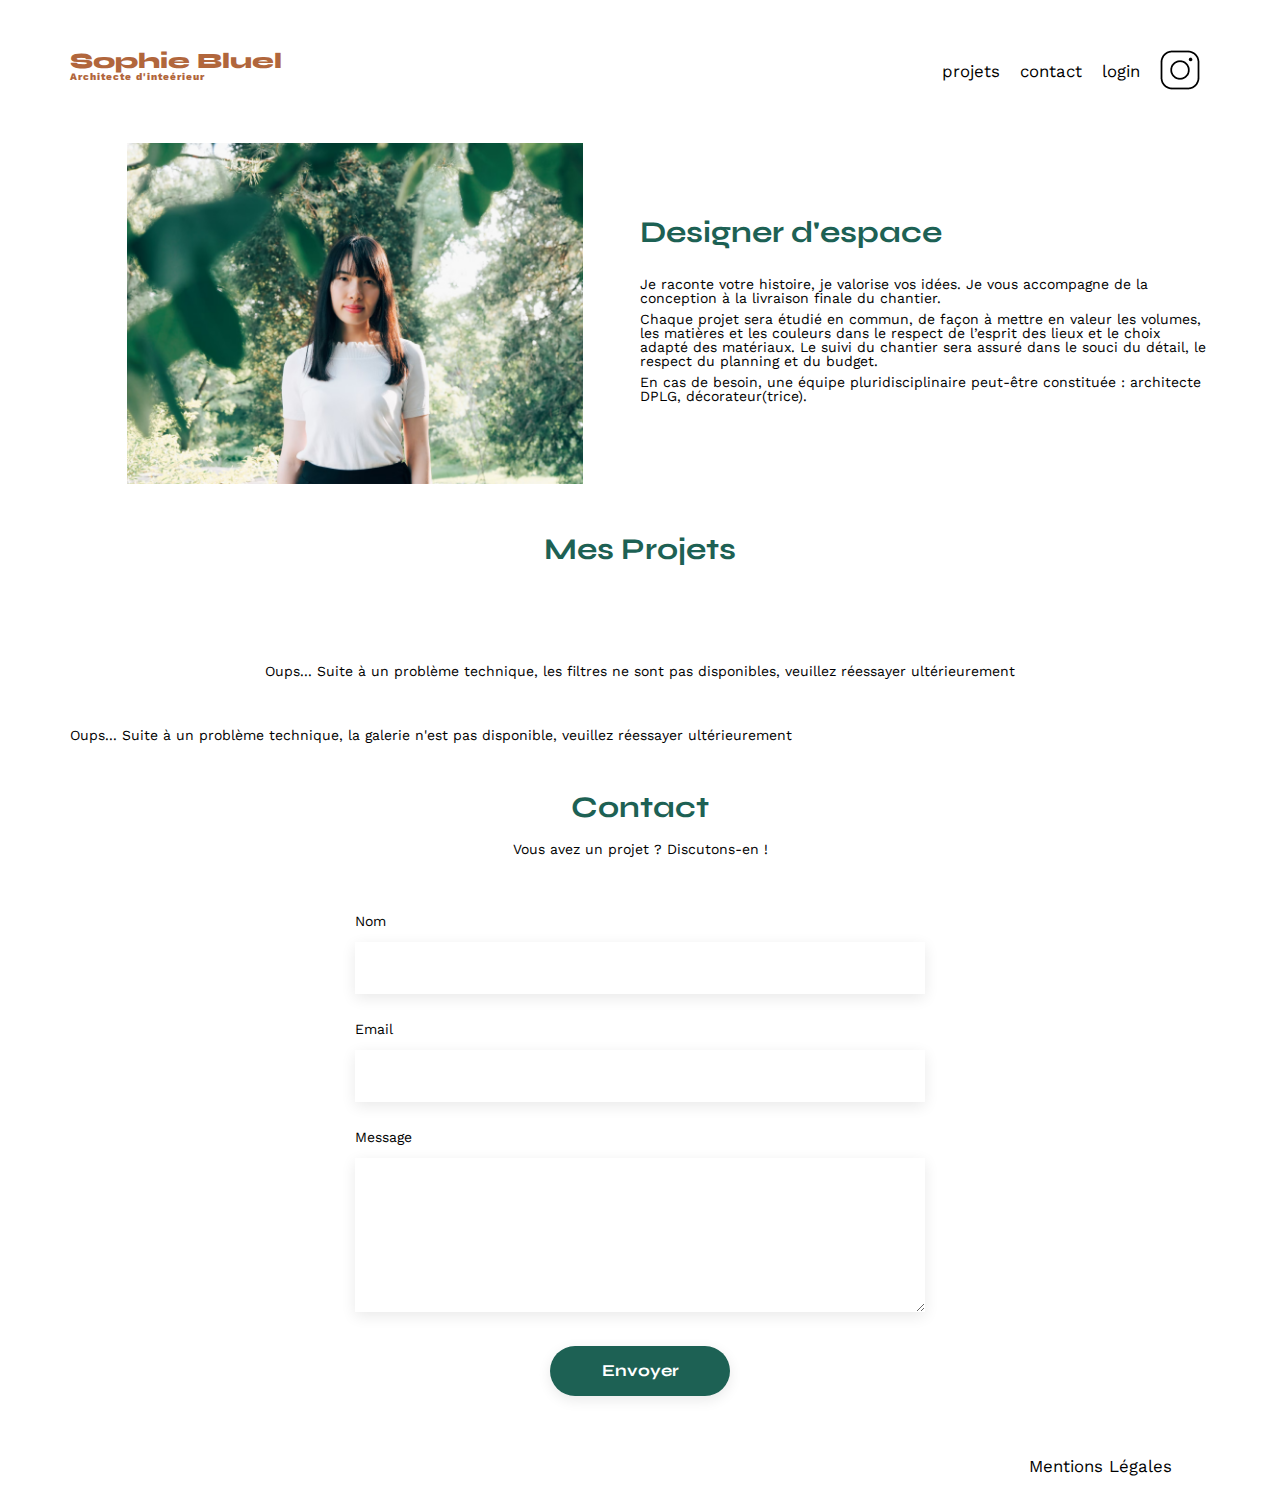
==== commit 851070fd: "Verification de formulaire + envoie Projet" ====
--- a/FrontEnd/index.html
+++ b/FrontEnd/index.html
@@ -15,186 +15,174 @@
 </head>
 
 <body>
-	
+
 	<div class="main ">
-	
 
-	<div class="Baniere">
-		<div class="edition">
+
+		<div class="Baniere">
+			<div class="edition">
 
 
 
-			<img src="assets/icons/Group (3).svg" alt="">
+				<img src="assets/icons/Group (3).svg" alt="">
 
 
 
 
-			<p>Mode édition</p>
+				<p>Mode édition</p>
+			</div>
+			<button class="button">publier les changements</button>
 		</div>
-		<button class="button">publier les changements</button>
-	</div>
 
 
-	<header>
-		<h1>Sophie Bluel <span>Architecte d'inteérieur</span></h1>
-		<nav>
-			<ul>
-				<li> <a href="#">projets </a></li>
-				<li> <a href="#contact">contact </a></li>
-				<li> <a href="login.html" id="login">login</a> </li>
-				<li><img src="./assets/icons/instagram.png" alt="Instagram"></li>
-			</ul>
-		</nav>
-	</header>
-	<main>
-		<section id="introduction">
-			<figure>
-				<img src="./assets/images/sophie-bluel.png" alt="">
-				<div class="hidden">
-					<div class="modifie-img">
+		<header>
+			<h1>Sophie Bluel <span>Architecte d'inteérieur</span></h1>
+			<nav>
+				<ul>
+					<li> <a href="#">projets </a></li>
+					<li> <a href="#contact">contact </a></li>
+					<li> <a href="login.html" id="login">login</a> </li>
+					<li><img src="./assets/icons/instagram.png" alt="Instagram"></li>
+				</ul>
+			</nav>
+		</header>
+		<main>
+			<section id="introduction">
+				<figure>
+					<img src="./assets/images/sophie-bluel.png" alt="">
+					<div class="hidden">
+						<div class="modifie-img">
 
-						<div class="icone">
-							<img src="assets/icons/Group (2).svg" alt="">
+							<div class="icone">
+								<img src="assets/icons/Group (2).svg" alt="">
+							</div>
+
+							<p>modifier</p>
+
 						</div>
+					</div>
+				</figure>
+				<article>
+					<div class="hidden">
+						<div class="article-img">
 
-						<p>modifier</p>
+							<div class="icone">
+								<img src="assets/icons/Group (2).svg" alt="">
+							</div>
 
+							<p>modifier</p>
+
+						</div>
+					</div>
+					<h2>Designer d'espace</h2>
+					<p>Je raconte votre histoire, je valorise vos idées. Je vous accompagne de la conception à la
+						livraison
+						finale du chantier.</p>
+					<p>Chaque projet sera étudié en commun, de façon à mettre en valeur les volumes, les matières et les
+						couleurs dans le respect de l’esprit des lieux et le choix adapté des matériaux. Le suivi du
+						chantier sera assuré dans le souci du détail, le respect du planning et du budget.</p>
+					<p>En cas de besoin, une équipe pluridisciplinaire peut-être constituée : architecte DPLG,
+						décorateur(trice).</p>
+				</article>
+			</section>
+
+			<section id="portfolio">
+				<div class="projets">
+					<h2>Mes Projets</h2>
+					<div class="hidden">
+						<div class="icone-modifier" id="modifier">
+							<div class="icone">
+
+								<img src="assets/icons/Group (2).svg" alt="">
+							</div>
+
+							<p>modifier</p>
+
+						</div>
+					</div>
+					<div class="modal-overlay hidden" id="modal">
+						<div class="modal-content">
+							<div class='hidden' id="modal-delete">
+								<div class="croix" id="Premiere-croix">
+									<img src="./assets/icons/xmark.svg" alt="">
+								</div>
+								<div>
+									<h3>Galeries Photo</h3>
+									<div class="gallery-modal">
+										<img class="move" src="./assets/icons/Move (1).svg" alt="">
+									</div>
+									<hr class="line">
+								</div>
+								<section class="section-button">
+									<div class="bouton-modal">
+										<p>Ajouter une photo</p>
+									</div>
+									<div class="bouton-supprimer">
+										<p>Supprimer photo</p>
+									</div>
+
+								</section>
+							</div>
+
+							<!-- Contenu de la deuxième modal -->
+							<div class="hidden" id="modal-ajout">
+								<img class="fleche" src="./assets/icons/arrow-left.svg" alt="">
+								<img class="croix" id="Deuxieme-croix" src="./assets/icons/xmark.svg" alt="">
+								<h3 class="modal-title">Ajout Photo</h3>
+								<section>
+									<form class="formulaire" id="Envoyer-formulaire">
+										<label for="file" class="ajout-photo" id="add-photo">
+											<img src="./assets/icons/picture-svgrepo-com 1.svg" alt="">
+											<div class="bouton">
+											  <p>+ Ajouter une photo</p>
+											</div>
+											<p class="txt-ajout-photo">jpg, png : 4mo max</p>
+											<input type="file" id="add-photo-input" accept="image/png, image/jpeg" name="image" class="hidden">
+										  </label>
+										<div class="affichage">
+											<label for="text">Titre</label>
+											<input type="text" name="title" id="title">
+											<label for="Categories">Categories</label>
+											<select type="categories" id="Categories">
+												<option value="">...</option>
+											</select>
+										</div>
+										<hr class="line">
+										<div class="valider" id="valider">
+											<p>valider</p>
+										</div>
+									</form>
+								</section>
+							</div>
+						</div>
 					</div>
 				</div>
-			</figure>
-			<article>
-				<div class="hidden">
-					<div class="article-img">
+				<div class="filtres"></div>
+				<div class="gallery"></div>
+			</section>
+			<section id="contact">
+				<h2>Contact</h2>
+				<p>Vous avez un projet ? Discutons-en !</p>
+				<form action="#" method="post">
+					<label for="name">Nom</label>
+					<input type="text" name="name" id="name">
+					<label for="email">Email</label>
+					<input type="email" name="email" id="email">
+					<label for="message">Message</label>
+					<textarea name="message" id="message" cols="30" rows="10"></textarea>
+					<input type="submit" value="Envoyer">
+				</form>
+			</section>
+		</main>
 
-						<div class="icone">
-							<img src="assets/icons/Group (2).svg" alt="">
-						</div>
-
-						<p>modifier</p>
-
-					</div>
-				</div>
-				<h2>Designer d'espace</h2>
-				<p>Je raconte votre histoire, je valorise vos idées. Je vous accompagne de la conception à la livraison
-					finale du chantier.</p>
-				<p>Chaque projet sera étudié en commun, de façon à mettre en valeur les volumes, les matières et les
-					couleurs dans le respect de l’esprit des lieux et le choix adapté des matériaux. Le suivi du
-					chantier sera assuré dans le souci du détail, le respect du planning et du budget.</p>
-				<p>En cas de besoin, une équipe pluridisciplinaire peut-être constituée : architecte DPLG,
-					décorateur(trice).</p>
-			</article>
-		</section>
-	
-		<section id="portfolio">
-			<div class="projets">
-				<h2>Mes Projets</h2>
-				<div class="hidden">
-					<div class="icone-modifier" id="modifier">
-						<div class="icone">
-
-							<img src="assets/icons/Group (2).svg" alt="">
-						</div>
-
-						<p>modifier</p>
-
-					</div>
-				</div>
-				<div class="modal hidden " id="modal">
-					<div class="modal-content">
-						<div class="croix" id="Premiere-croix">
-							<img src="./assets/icons/xmark.svg" alt="">
-						</div>
-						<div>
-							<h3>Galeries Photo</h3>
-							<div class="gallery-modal">
-								<img class="move" src="./assets/icons/Move (1).svg" alt="">
-							</div>
-							<hr class="line">
-
-						</div>
-						<section class="section-button">
-							<div class="bouton-modal">
-								<p>Ajouter une photo</p>
-							</div>
-							<div class="bouton-supprimer">
-								<p>Supprimer photo</p>
-							</div>
-						</section>
-					</div>
-				</div>
-
-				<div class="modal hidden  " id="modal-deuxieme">
-					<div class="modal-content">
-						<div class="croix" id="Deuxieme-croix">
-							<img src="./assets/icons/xmark.svg" alt="">
-						</div>
-						<img class="fleche" src="./assets/icons/arrow-left.svg" alt="">
-							<h3 class="modal-title">Ajout Photo</h3>
-						
-							<section>
-								<form  class="formulaire" id="Envoyer-formulaire">
-
-							
-						
-									<label for="file" class="ajout-photo" id="add-photo">
-										<img src="./assets/icons/picture-svgrepo-com 1.svg" alt="">
-										<div class="bouton">
-										  <p>+ Ajouter une photo</p>
-										</div>
-										<p class="txt-ajout-photo">jpg, png : 4mo max</p>
-										<input type="file" id="add-photo-input" accept="image/*" class="hidden">
-									  </label>
-					
-						
-							<div class="affichage">
-								<label for="text">Titre</label>
-								<input type="text" name="title" id="title">
-						 
-								<label for="Categories">Categories</label>
-								<select type="categories" id="Categories">
-									<option value="1">Object</option>
-									<option value="2">Appartements</option>
-									<option value="3">Hotels & Restaurants</option>
-								</select>
-								
-								 
-							</div>
-							<hr class="line">
-							<div class="valider" id="valider"> <p>valider</p></div>
-						</form> 
-						</section>
-
-					</div>
-				
-				</div>
-			</div>
-			
-			<div class="filtres"></div>
-			<div class="gallery"></div>
-		</section>
-		<section id="contact">
-			<h2>Contact</h2>
-			<p>Vous avez un projet ? Discutons-en !</p>
-			<form action="#" method="post">
-				<label for="name">Nom</label>
-				<input type="text" name="name" id="name">
-				<label for="email">Email</label>
-				<input type="email" name="email" id="email">
-				<label for="message">Message</label>
-				<textarea name="message" id="message" cols="30" rows="10"></textarea>
-				<input type="submit" value="Envoyer">
-			</form>
-		</section>
-	</main>
-
-	<footer>
-		<nav>
-			<ul>
-				<li>Mentions Légales</li>
-			</ul>
-		</nav>
-	</footer>
-	<script src="script.js"></script>
+		<footer>
+			<nav>
+				<ul>
+					<li>Mentions Légales</li>
+				</ul>
+			</nav>
+		</footer>
+		<script src="script.js"></script>
 	</div>
 </body>
 
--- a/FrontEnd/assets/style.css
+++ b/FrontEnd/assets/style.css
@@ -363,7 +363,7 @@
 
 .selected {
 	color: white;
-	background-color: #1D6154;
+	background-color: #1D6154 !important;
 }
 
 /* Login*/
@@ -432,7 +432,7 @@
 
 .hidden {
 
-	display: none;
+	display: none!important;
 }
 
 .icone-modifier {
@@ -493,12 +493,16 @@
 	margin-top: 20px;
 }
 
-.modal {
+.modal-overlay {
 	position: fixed;
-	width: 630px;
-	height: 731px;
-	border-radius: 10px;
-	z-index: 9999;
+	top: 0;
+	left: 0;
+	width: 100%;
+	height: 100%;
+	background-color: rgba(0, 0, 0, 0.3);
+	display: flex;
+	align-items: center;
+	justify-content: center;
 
 }
 
@@ -510,14 +514,16 @@
 	top: 50%;
 	left: 50%;
 	transform: translate(-50%, -50%);
-	width: 100%;
-	height: 100%;
-	max-width: 630px;
-	max-height: 731px;
+	width: 630px;
+	height: 731px;
+	
 	background-color: #fff;
 	border-radius: 10px;
 	padding: 20px;
 }
+
+
+
 
 .croix {
 	left: 90%;
